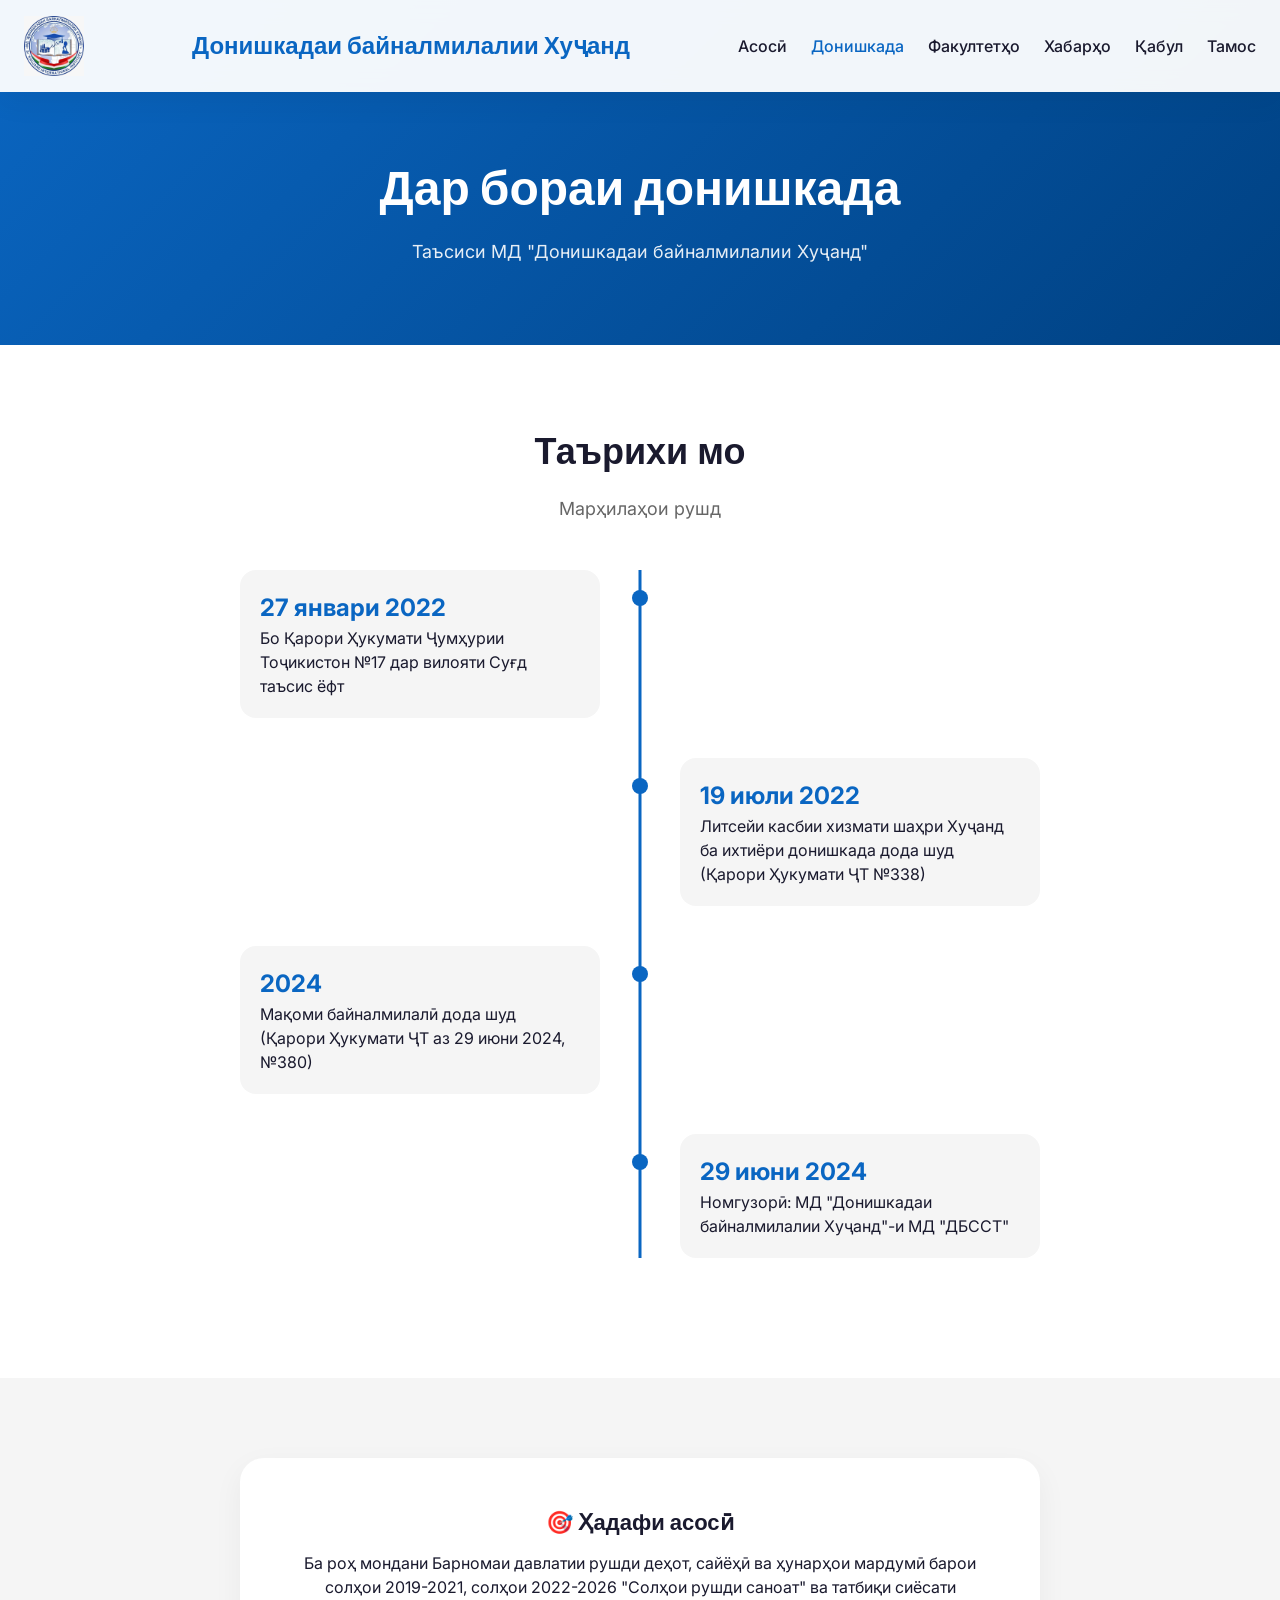
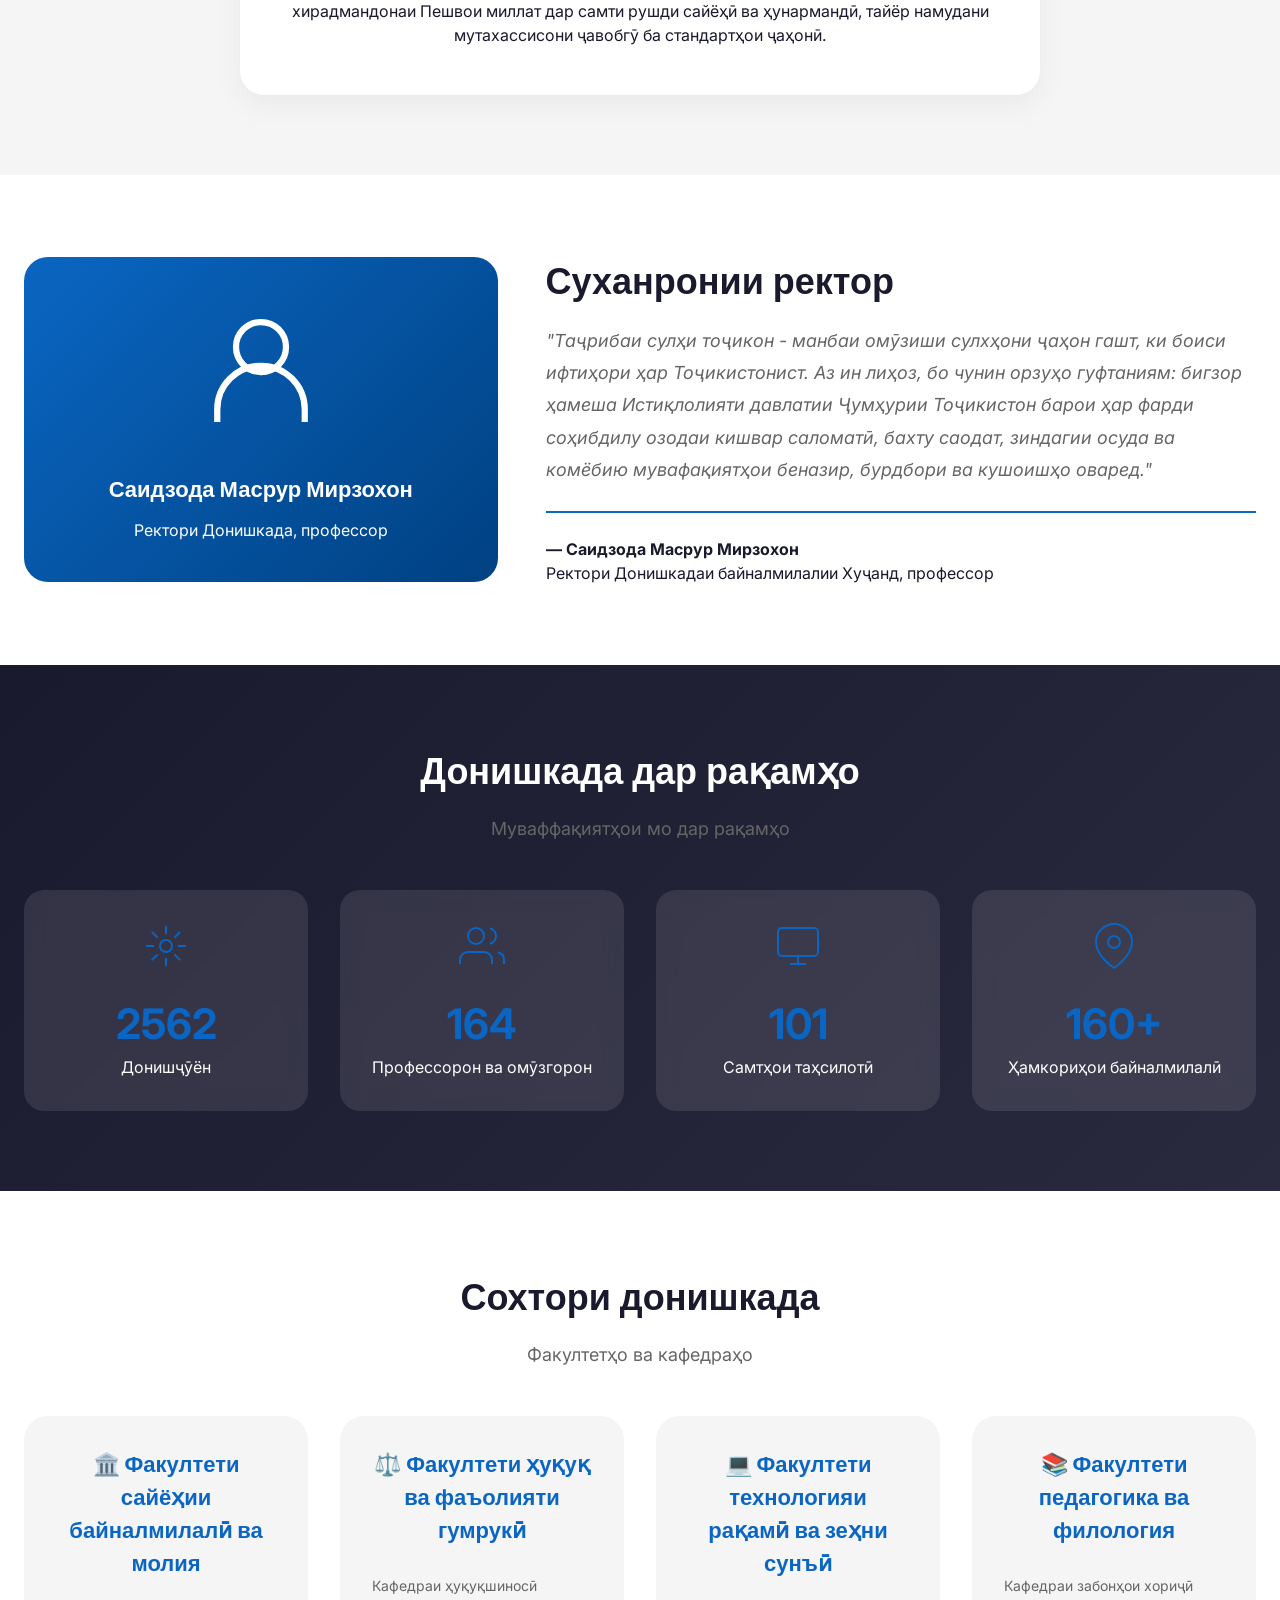
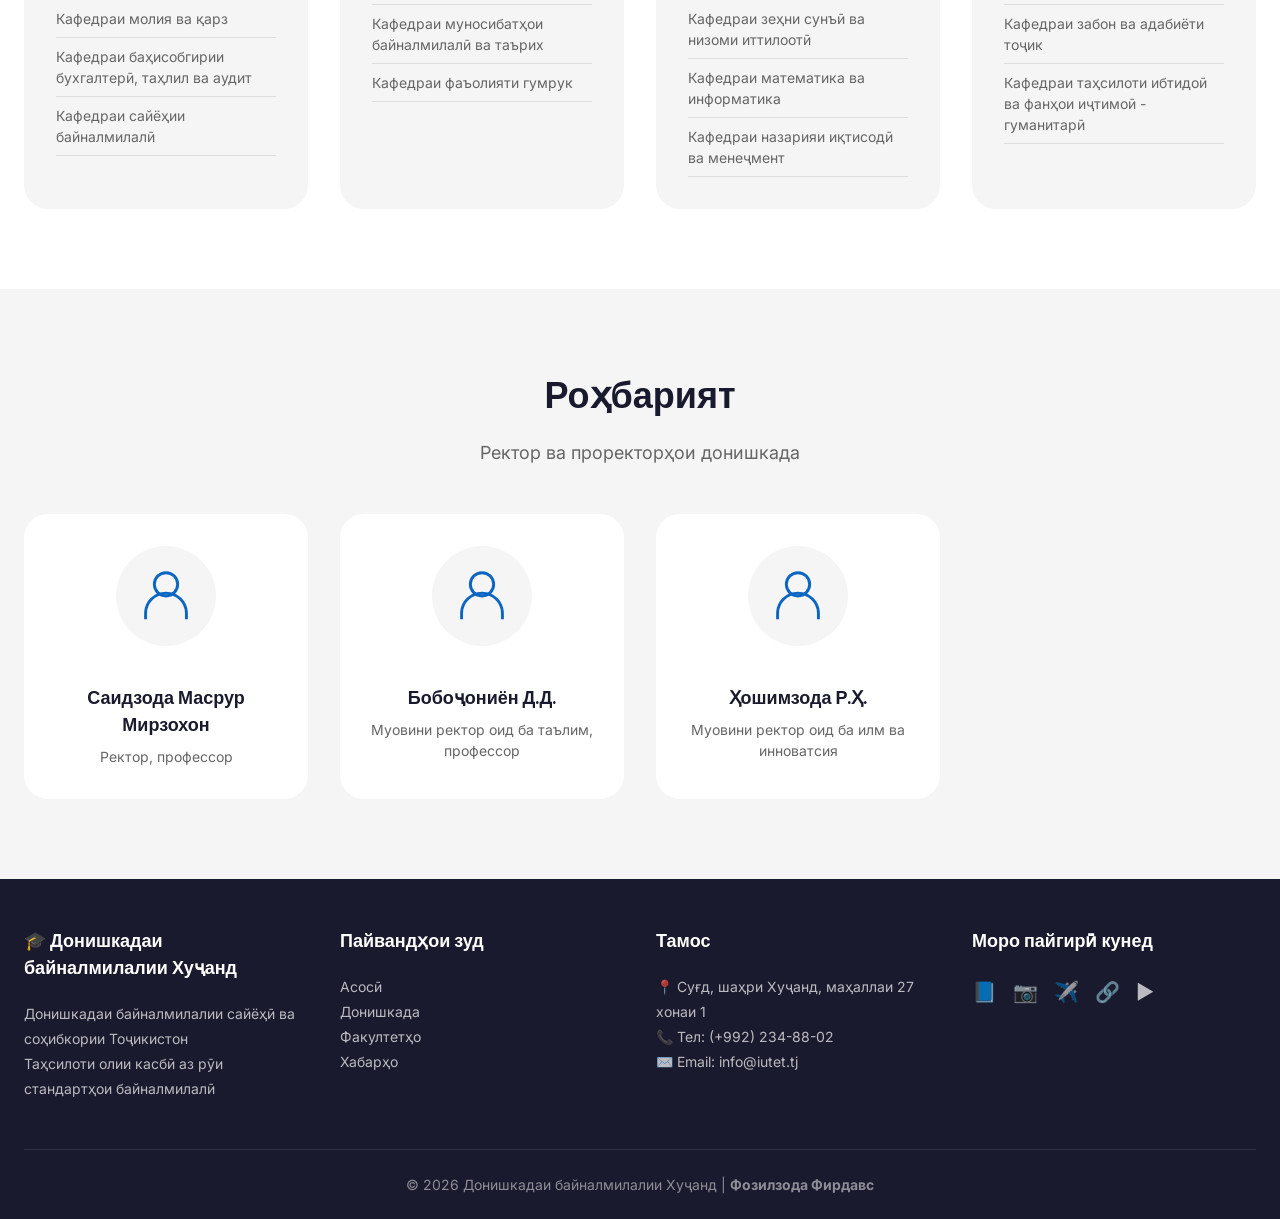
==== about.html @ 75c3c704 "Donishgoh sayti" ====
<!DOCTYPE html>
<html lang="tg">

<head>
    <meta charset="UTF-8">
    <meta name="viewport" content="width=device-width, initial-scale=1.0, user-scalable=yes">
    <title>Дар бораи донишкада | Донишкадаи байналмилалии Хуҷанд</title>
    <link rel="preconnect" href="https://fonts.googleapis.com">
    <link rel="preconnect" href="https://fonts.gstatic.com" crossorigin>
    <link
        href="https://fonts.googleapis.com/css2?family=Inter:opsz,wght@14..32,300;14..32,400;14..32,500;14..32,600;14..32,700&family=Poppins:wght@400;500;600;700;800&display=swap"
        rel="stylesheet">
    <link rel="stylesheet" href="/style/about.css">
</head>

<body>

    <header>
        <div class="container">
            <div class="navbar">
                <img src="/images/logo.jpg" alt="Логотип" width="60px" height="60px">
                <a href="#" class="logo">Донишкадаи байналмилалии Хуҷанд</a>
                <div class="menu-icon" id="menuIcon">☰</div>
                <ul class="nav-links">
                    <li><a href="index.html">Асосӣ</a></li>
                    <li><a href="about.html" class="active">Донишкада</a></li>
                    <li><a href="faculties.html">Факултетҳо</a></li>
                    <li><a href="news.html">Хабарҳо</a></li>
                    <li><a href="admissions.html">Қабул</a></li>
                    <li><a href="contact.html">Тамос</a></li>
                    <!-- <li class="lang-switcher-nav">
                        <div class="lang-btn-nav" id="langBtnNav">
                            🇹🇯 <span class="arrow">▼</span>
                        </div>
                        <ul class="lang-dropdown-nav" id="langDropdownNav">
                            <li><a href="index.html">🇹🇯 Тоҷикӣ</a></li>
                            <li><a href="index_ru.html">🇷🇺 Русский</a></li>
                        </ul>
                    </li> -->
                </ul>
            </div>
        </div>
    </header>

    <main>
        <section class="page-hero">
            <div class="container">
                <h1>Дар бораи донишкада</h1>
                <p>Таъсиси МД "Донишкадаи байналмилалии Хуҷанд"</p>
            </div>
        </section>

        <section class="timeline-section">
            <div class="container">
                <div class="section-title">
                    <h2>Таърихи мо</h2>
                    <p>Марҳилаҳои рушд</p>
                </div>
                <div class="timeline">
                    <div class="timeline-item">
                        <div class="timeline-content">
                            <div class="timeline-year">27 январи 2022</div>
                            <p>Бо Қарори Ҳукумати Ҷумҳурии Тоҷикистон №17 дар вилояти Суғд таъсис ёфт</p>
                        </div>
                        <div class="timeline-dot"></div>
                    </div>
                    <div class="timeline-item">
                        <div class="timeline-content">
                            <div class="timeline-year">19 июли 2022</div>
                            <p>Литсейи касбии хизмати шаҳри Хуҷанд ба ихтиёри донишкада дода шуд (Қарори Ҳукумати ҶТ
                                №338)</p>
                        </div>
                        <div class="timeline-dot"></div>
                    </div>
                    <div class="timeline-item">
                        <div class="timeline-content">
                            <div class="timeline-year">2024</div>
                            <p>Мақоми байналмилалӣ дода шуд (Қарори Ҳукумати ҶТ аз 29 июни 2024, №380)</p>
                        </div>
                        <div class="timeline-dot"></div>
                    </div>
                    <div class="timeline-item">
                        <div class="timeline-content">
                            <div class="timeline-year">29 июни 2024</div>
                            <p>Номгузорӣ: МД "Донишкадаи байналмилалии Хуҷанд"-и МД "ДБССТ"</p>
                        </div>
                        <div class="timeline-dot"></div>
                    </div>
                </div>
            </div>
        </section>

        <section class="mission-section">
            <div class="container">
                <div class="mission-grid">
                    <div class="mission-box">
                        <h3>🎯 Ҳадафи асосӣ</h3>
                        <p>Ба роҳ мондани Барномаи давлатии рушди деҳот, сайёҳӣ ва ҳунарҳои мардумӣ барои солҳои
                            2019-2021, солҳои 2022-2026 "Солҳои рушди саноат" ва татбиқи сиёсати хирадмандонаи Пешвои
                            миллат дар самти рушди сайёҳӣ ва ҳунармандӣ, тайёр намудани мутахассисони ҷавобгӯ ба
                            стандартҳои ҷаҳонӣ.</p>
                    </div>
                </div>
            </div>
        </section>

        <section class="rector-section">
            <div class="container">
                <div class="rector-grid">
                    <div class="rector-image">
                        <svg viewBox="0 0 24 24" fill="none" stroke="white" stroke-width="1">
                            <circle cx="12" cy="8" r="4" />
                            <path d="M5 20v-2a7 7 0 0 1 14 0v2" />
                        </svg>
                        <h3>Саидзода Масрур Мирзохон</h3>
                        <p>Ректори Донишкада, профессор</p>
                    </div>
                    <div class="rector-text">
                        <h2>Суханронии ректор</h2>
                        <p class="rector-quote">"Таҷрибаи сулҳи тоҷикон - манбаи омӯзиши сулхҳони ҷаҳон гашт, ки боиси
                            ифтиҳори ҳар Тоҷикистонист.
                            Аз ин лиҳоз, бо чунин орзуҳо гуфтаниям: бигзор ҳамеша Истиқлолияти давлатии Ҷумҳурии
                            Тоҷикистон барои ҳар фарди соҳибдилу озодаи кишвар саломатӣ, бахту саодат, зиндагии осуда ва
                            комёбию мувафақиятҳои беназир, бурдбори ва кушоишҳо оваред."</p>
                        <div class="rector-name">
                            <strong>— Саидзода Масрур Мирзохон</strong><br>
                            <span>Ректори Донишкадаи байналмилалии Хуҷанд, профессор</span>
                        </div>
                    </div>
                </div>
            </div>
        </section>

        <section class="stats-detailed">
            <div class="container">
                <div class="section-title">
                    <h2>Донишкада дар рақамҳо</h2>
                    <p>Муваффақиятҳои мо дар рақамҳо</p>
                </div>
                <div class="stats-detailed-grid">
                    <div class="stat-detailed-card">
                        <svg viewBox="0 0 24 24">
                            <path
                                d="M12 2v4M12 18v4M4.93 4.93l2.83 2.83M16.24 16.24l2.83 2.83M2 12h4M18 12h4M4.93 19.07l2.83-2.83M16.24 7.76l2.83-2.83" />
                            <circle cx="12" cy="12" r="3" />
                        </svg>
                        <div class="stat-number">2562</div>
                        <p>Донишҷӯён</p>
                    </div>
                    <div class="stat-detailed-card">
                        <svg viewBox="0 0 24 24">
                            <path d="M17 21v-2a4 4 0 0 0-4-4H5a4 4 0 0 0-4 4v2" />
                            <circle cx="9" cy="7" r="4" />
                            <path d="M23 21v-2a4 4 0 0 0-3-3.87" />
                            <path d="M16 3.13a4 4 0 0 1 0 7.75" />
                        </svg>
                        <div class="stat-number">164</div>
                        <p>Профессорон ва омӯзгорон</p>
                    </div>
                    <div class="stat-detailed-card">
                        <svg viewBox="0 0 24 24">
                            <rect x="2" y="3" width="20" height="14" rx="2" />
                            <line x1="8" y1="21" x2="16" y2="21" />
                            <line x1="12" y1="17" x2="12" y2="21" />
                        </svg>
                        <div class="stat-number">101</div>
                        <p>Самтҳои таҳсилотӣ</p>
                    </div>
                    <div class="stat-detailed-card">
                        <svg viewBox="0 0 24 24">
                            <path d="M21 10c0 7-9 13-9 13s-9-6-9-13a9 9 0 0 1 18 0z" />
                            <circle cx="12" cy="10" r="3" />
                        </svg>
                        <div class="stat-number">160+</div>
                        <p>Ҳамкориҳои байналмилалӣ</p>
                    </div>
                </div>
            </div>
        </section>

        <section class="structure-section">
            <div class="container">
                <div class="section-title">
                    <h2>Сохтори донишкада</h2>
                    <p>Факултетҳо ва кафедраҳо</p>
                </div>
                <div class="structure-grid">
                    <div class="structure-card">
                        <h3>🏛️ Факултети сайёҳии байналмилалӣ ва молия</h3>
                        <ul>
                            <li>Кафедраи молия ва қарз</li>
                            <li>Кафедраи баҳисобгирии бухгалтерӣ, таҳлил ва аудит</li>
                            <li>Кафедраи сайёҳии байналмилалӣ</li>
                        </ul>
                    </div>
                    <div class="structure-card">
                        <h3>⚖️ Факултети ҳуқуқ ва фаъолияти гумрукӣ</h3>
                        <ul>
                            <li>Кафедраи ҳуқуқшиносӣ</li>
                            <li>Кафедраи муносибатҳои байналмилалӣ ва таърих</li>
                            <li>Кафедраи фаъолияти гумрук</li>
                        </ul>
                    </div>
                    <div class="structure-card">
                        <h3>💻 Факултети технологияи рақамӣ ва зеҳни сунъӣ</h3>
                        <ul>
                            <li>Кафедраи зеҳни сунъӣ ва низоми иттилоотӣ</li>
                            <li>Кафедраи математика ва информатика</li>
                            <li>Кафедраи назарияи иқтисодӣ ва менеҷмент</li>
                        </ul>
                    </div>
                    <div class="structure-card">
                        <h3>📚 Факултети педагогика ва филология</h3>
                        <ul>
                            <li>Кафедраи забонҳои хориҷӣ</li>
                            <li>Кафедраи забон ва адабиёти тоҷик</li>
                            <li>Кафедраи таҳсилоти ибтидоӣ ва фанҳои иҷтимоӣ - гуманитарӣ</li>
                        </ul>
                    </div>
                </div>
            </div>
        </section>

        <section class="leadership-section">
            <div class="container">
                <div class="section-title">
                    <h2>Роҳбарият</h2>
                    <p>Ректор ва проректорҳои донишкада</p>
                </div>
                <div class="leadership-grid">
                    <div class="leader-card">
                        <svg viewBox="0 0 24 24" fill="none" stroke="var(--primary)">
                            <circle cx="12" cy="8" r="4" />
                            <path d="M5 20v-2a7 7 0 0 1 14 0v2" />
                        </svg>
                        <h4>Саидзода Масрур Мирзохон</h4>
                        <p>Ректор, профессор</p>
                    </div>
                    <div class="leader-card">
                        <svg viewBox="0 0 24 24" fill="none" stroke="var(--primary)">
                            <circle cx="12" cy="8" r="4" />
                            <path d="M5 20v-2a7 7 0 0 1 14 0v2" />
                        </svg>
                        <h4>Бобоҷониён Д.Д.</h4>
                        <p>Муовини ректор оид ба таълим, профессор</p>
                    </div>
                    <div class="leader-card">
                        <svg viewBox="0 0 24 24" fill="none" stroke="var(--primary)">
                            <circle cx="12" cy="8" r="4" />
                            <path d="M5 20v-2a7 7 0 0 1 14 0v2" />
                        </svg>
                        <h4>Ҳошимзода Р.Ҳ.</h4>
                        <p>Муовини ректор оид ба илм ва инноватсия</p>
                    </div>
                </div>
            </div>
        </section>
    </main>

    <footer>
        <div class="container">
            <div class="footer-grid">
                <div class="footer-col">
                    <h4>🎓 Донишкадаи байналмилалии Хуҷанд</h4>
                    <p>Донишкадаи байналмилалии сайёҳӣ ва соҳибкории Тоҷикистон</p>
                    <p>Таҳсилоти олии касбӣ аз рӯи стандартҳои байналмилалӣ</p>
                </div>
                <div class="footer-col">
                    <h4>Пайвандҳои зуд</h4>
                    <p><a href="index.html">Асосӣ</a></p>
                    <p><a href="about.html">Донишкада</a></p>
                    <p><a href="faculties.html">Факултетҳо</a></p>
                    <p><a href="news.html">Хабарҳо</a></p>
                </div>
                <div class="footer-col">
                    <h4>Тамос</h4>
                    <p>📍 Суғд, шаҳри Хуҷанд, маҳаллаи 27 хонаи 1</p>
                    <p>📞 Тел: (+992) 234-88-02</p>
                    <p>✉️ Email: info@iutet.tj</p>
                </div>
                <div class="footer-col">
                    <h4>Моро пайгирӣ кунед</h4>
                    <div class="social-links"><a href="#">📘</a><a href="#">📷</a><a href="#">✈️</a><a href="#">🔗</a><a
                            href="#">▶️</a></div>
                </div>
            </div>
            <div class="copyright">
                <p>© 2026 Донишкадаи байналмилалии Хуҷанд | <strong>Фозилзода Фирдавс</strong></p>
            </div>
        </div>
    </footer>

    <script src="/js/main.js"></script>
</body>

</html>
---- style/about.css ----
* {
    margin: 0;
    padding: 0;
    box-sizing: border-box;
}

body {
    font-family: 'Inter', sans-serif;
    background-color: #FFFFFF;
    color: #1A1A2E;
    line-height: 1.5;
    overflow-x: hidden;
}

.container {
    max-width: 1280px;
    margin: 0 auto;
    padding: 0 24px;
}

:root {
    --primary: #0A66C2;
    --primary-dark: #004182;
    --white: #FFFFFF;
    --dark: #1A1A2E;
    --gray-light: #F5F5F5;
    --gray: #666666;
    --shadow: 0 10px 30px rgba(0, 0, 0, 0.05);
    --shadow-hover: 0 20px 40px rgba(0, 0, 0, 0.1);
}

h1,
h2,
h3,
h4,
.logo {
    font-family: 'Poppins', sans-serif;
}

h1 {
    font-size: 48px;
    font-weight: 700;
    line-height: 1.2;
    margin-bottom: 20px;
}

h2 {
    font-size: 36px;
    font-weight: 600;
    margin-bottom: 16px;
}

h3 {
    font-size: 22px;
    font-weight: 600;
    margin-bottom: 12px;
}

h4 {
    font-size: 18px;
    font-weight: 600;
}

.section-title {
    text-align: center;
    margin-bottom: 48px;
}

.section-title h2 {
    color: var(--dark);
}

.section-title p {
    color: var(--gray);
    font-size: 18px;
    max-width: 600px;
    margin: 0 auto;
}

.btn {
    display: inline-block;
    padding: 14px 32px;
    border-radius: 50px;
    font-weight: 600;
    text-decoration: none;
    transition: all 0.3s ease;
    font-size: 16px;
    cursor: pointer;
    border: none;
}

.btn-primary {
    background-color: var(--primary);
    color: var(--white);
}

.btn-primary:hover {
    background-color: var(--primary-dark);
    transform: translateY(-2px);
    box-shadow: var(--shadow-hover);
}

.btn-outline {
    background-color: transparent;
    color: var(--primary);
    border: 2px solid var(--primary);
}

.btn-outline:hover {
    background-color: var(--primary);
    color: var(--white);
    transform: translateY(-2px);
}

/* ============ HEADER ============ */
header {
    position: fixed;
    top: 0;
    left: 0;
    width: 100%;
    background: rgba(255, 255, 255, 0.95);
    -webkit-backdrop-filter: blur(10px);
    backdrop-filter: blur(10px);
    box-shadow: var(--shadow);
    z-index: 1000;
    transition: all 0.3s ease;
}

.navbar {
    display: flex;
    justify-content: space-between;
    align-items: center;
    padding: 16px 0;
    flex-wrap: wrap;
}

.logo {
    font-size: 24px;
    font-weight: 700;
    color: var(--primary);
    text-decoration: none;
}

.nav-links {
    display: flex;
    gap: 24px;
    list-style: none;
    flex-wrap: wrap;
}

.nav-links a {
    text-decoration: none;
    color: var(--dark);
    font-weight: 500;
    transition: color 0.3s;
}

.nav-links a:hover,
.nav-links a.active {
    color: var(--primary);
}

.menu-icon {
    display: none;
    font-size: 28px;
    cursor: pointer;
}

/* ============ PAGE HERO ============ */
.page-hero {
    padding: 160px 0 80px;
    background: linear-gradient(135deg, var(--primary) 0%, var(--primary-dark) 100%);
    color: var(--white);
    text-align: center;
}

.page-hero h1 {
    color: var(--white);
}

.page-hero p {
    font-size: 18px;
    opacity: 0.9;
    max-width: 600px;
    margin: 0 auto;
}

/* ============ ТАРИХ (TIMELINE) ============ */
.timeline-section {
    padding: 80px 0;
    background: var(--white);
}

.timeline {
    position: relative;
    max-width: 800px;
    margin: 0 auto;
}

.timeline::before {
    content: '';
    position: absolute;
    left: 50%;
    transform: translateX(-50%);
    width: 3px;
    height: 100%;
    background: var(--primary);
}

.timeline-item {
    display: flex;
    justify-content: space-between;
    margin-bottom: 40px;
    position: relative;
}

.timeline-item:nth-child(odd) {
    flex-direction: row;
}

.timeline-item:nth-child(even) {
    flex-direction: row-reverse;
}

.timeline-content {
    width: 45%;
    padding: 20px;
    background: var(--gray-light);
    border-radius: 16px;
    transition: all 0.3s;
}

.timeline-content:hover {
    transform: translateY(-5px);
    box-shadow: var(--shadow);
}

.timeline-year {
    font-size: 24px;
    font-weight: 700;
    color: var(--primary);
}

.timeline-dot {
    position: absolute;
    left: 50%;
    transform: translateX(-50%);
    width: 16px;
    height: 16px;
    background: var(--primary);
    border-radius: 50%;
    top: 20px;
}

/* ============ ҲАДАФ (MISSION) ============ */
.mission-section {
    padding: 80px 0;
    background: var(--gray-light);
}

.mission-grid {
    display: grid;
    grid-template-columns: 1fr;
    gap: 0;
    max-width: 800px;
    margin: 0 auto;
}

.mission-box {
    background: var(--white);
    padding: 48px 40px;
    border-radius: 24px;
    box-shadow: var(--shadow);
    text-align: center;
}

/* ============ РЕКТОР СЎЗИ ============ */
.rector-section {
    padding: 80px 0;
    background: var(--white);
}

.rector-grid {
    display: grid;
    grid-template-columns: 1fr 1.5fr;
    gap: 48px;
    align-items: center;
}

.rector-image {
    background: linear-gradient(135deg, var(--primary), var(--primary-dark));
    border-radius: 24px;
    padding: 40px;
    text-align: center;
    color: var(--white);
}

.rector-image svg {
    width: 150px;
    height: 150px;
    margin-bottom: 20px;
}

.rector-quote {
    font-size: 18px;
    line-height: 1.8;
    color: var(--gray);
    margin-bottom: 24px;
    font-style: italic;
}

.rector-name {
    margin-top: 24px;
    padding-top: 24px;
    border-top: 2px solid var(--primary);
}

/* ============ ДОНИШКАДА ДАР РАҚАМҲО ============ */
.stats-detailed {
    padding: 80px 0;
    background: linear-gradient(135deg, var(--dark) 0%, #2a2a3e 100%);
    color: var(--white);
}

.stats-detailed .section-title h2 {
    color: var(--white);
}

.stats-detailed-grid {
    display: grid;
    grid-template-columns: repeat(4, 1fr);
    gap: 32px;
    text-align: center;
}

.stat-detailed-card {
    padding: 32px 24px;
    background: rgba(255, 255, 255, 0.1);
    border-radius: 20px;
    backdrop-filter: blur(10px);
}

.stat-detailed-card svg {
    width: 48px;
    height: 48px;
    margin-bottom: 16px;
    stroke: var(--primary);
    fill: none;
}

.stat-number {
    font-size: 42px;
    font-weight: 700;
    color: var(--primary);
}

/* ============ СОХТОРИ ДОНИШКАДА ============ */
.structure-section {
    padding: 80px 0;
    background: var(--white);
}

.structure-grid {
    display: grid;
    grid-template-columns: repeat(4, 1fr);
    gap: 32px;
}

.structure-card {
    background: var(--gray-light);
    padding: 32px;
    border-radius: 24px;
    text-align: left;
    transition: all 0.3s;
}

.structure-card:hover {
    transform: translateY(-8px);
    box-shadow: var(--shadow-hover);
}

.structure-card h3 {
    color: var(--primary);
    margin-bottom: 20px;
    text-align: center;
}

.structure-card ul {
    list-style: none;
}

.structure-card li {
    padding: 8px 0;
    color: var(--gray);
    border-bottom: 1px solid #ddd;
    font-size: 14px;
}

/* ============ РОҲБАРИЯТ ============ */
.leadership-section {
    padding: 80px 0;
    background: var(--gray-light);
}

.leadership-grid {
    display: grid;
    grid-template-columns: repeat(4, 1fr);
    gap: 32px;
    justify-content: center;
}

.leader-card {
    background: var(--white);
    padding: 32px 24px;
    border-radius: 24px;
    text-align: center;
    transition: all 0.3s;
}

.leader-card:hover {
    transform: translateY(-5px);
    box-shadow: var(--shadow-hover);
}

.leader-card svg {
    width: 100px;
    height: 100px;
    margin-bottom: 16px;
    border-radius: 50%;
    background: var(--gray-light);
    padding: 15px;
}

.leader-card h4 {
    margin: 16px 0 8px;
}

.leader-card p {
    color: var(--gray);
    font-size: 14px;
}

/* ============ FOOTER ============ */
footer {
    background: var(--dark);
    color: var(--white);
    padding: 48px 0 24px;
}

.footer-grid {
    display: grid;
    grid-template-columns: repeat(4, 1fr);
    gap: 32px;
    margin-bottom: 48px;
}

.footer-col h4 {
    margin-bottom: 20px;
    font-size: 18px;
}

.footer-col p,
.footer-col a {
    color: rgba(255, 255, 255, 0.7);
    text-decoration: none;
    line-height: 1.8;
    font-size: 14px;
}

.footer-col a:hover {
    color: var(--primary);
}

.social-links {
    display: flex;
    gap: 16px;
    margin-top: 16px;
}

.social-links a {
    font-size: 20px;
}

.copyright {
    text-align: center;
    padding-top: 24px;
    border-top: 1px solid rgba(255, 255, 255, 0.1);
    font-size: 14px;
    color: rgba(255, 255, 255, 0.5);
}

/* ============ МОБИЛ ============ */
@media (max-width: 992px) {
    h1 {
        font-size: 36px;
    }

    h2 {
        font-size: 28px;
    }

    .rector-grid {
        grid-template-columns: 1fr;
    }

    .structure-grid,
    .leadership-grid,
    .stats-detailed-grid,
    .footer-grid {
        grid-template-columns: repeat(2, 1fr);
    }

    .timeline::before {
        left: 20px;
    }

    .timeline-item,
    .timeline-item:nth-child(odd),
    .timeline-item:nth-child(even) {
        flex-direction: column;
        margin-left: 40px;
    }

    .timeline-content {
        width: 100%;
    }

    .timeline-dot {
        left: 12px;
    }
}

@media (max-width: 768px) {
    .nav-links {
        display: none;
        flex-direction: column;
        position: absolute;
        top: 70px;
        left: 0;
        width: 100%;
        background: var(--white);
        padding: 24px;
        box-shadow: var(--shadow);
        z-index: 999;
    }

    .nav-links.active {
        display: flex;
    }

    .menu-icon {
        display: block;
    }

    .structure-grid,
    .leadership-grid,
    .stats-detailed-grid,
    .footer-grid {
        grid-template-columns: 1fr;
    }

    .mission-box {
        padding: 32px 24px;
    }
}


/* Language Switcher inside Navigation - FIXED */
.lang-switcher-nav {
    position: relative;
    list-style: none;
    margin-left: 15px;
}

.lang-btn-nav {
    display: flex;
    align-items: center;
    gap: 6px;
    cursor: pointer;
    padding: 8px 14px;
    border-radius: 30px;
    background: var(--gray-light);
    transition: all 0.3s;
    font-weight: 600;
    font-size: 14px;
    color: var(--dark);
}

.lang-btn-nav:hover {
    background: var(--primary);
    color: var(--white);
}

.lang-btn-nav:hover .arrow {
    color: var(--white);
}

.arrow {
    font-size: 10px;
    transition: transform 0.3s;
    color: var(--gray);
}

.lang-dropdown-nav {
    position: absolute;
    top: 50px;
    right: 0;
    background: var(--white);
    border-radius: 16px;
    box-shadow: var(--shadow-hover);
    min-width: 140px;
    display: none;
    flex-direction: column;
    list-style: none;
    padding: 8px 0;
    z-index: 1000;
    border: 1px solid #eee;
}

.lang-dropdown-nav li {
    padding: 0;
    margin: 0;
}

.lang-dropdown-nav a {
    display: flex;
    align-items: center;
    gap: 10px;
    padding: 10px 20px;
    text-decoration: none;
    color: var(--dark);
    transition: all 0.3s;
    font-size: 14px;
    font-weight: 500;
}

.lang-dropdown-nav a:hover {
    background: var(--gray-light);
    color: var(--primary);
}

.lang-dropdown-nav.show {
    display: flex;
}
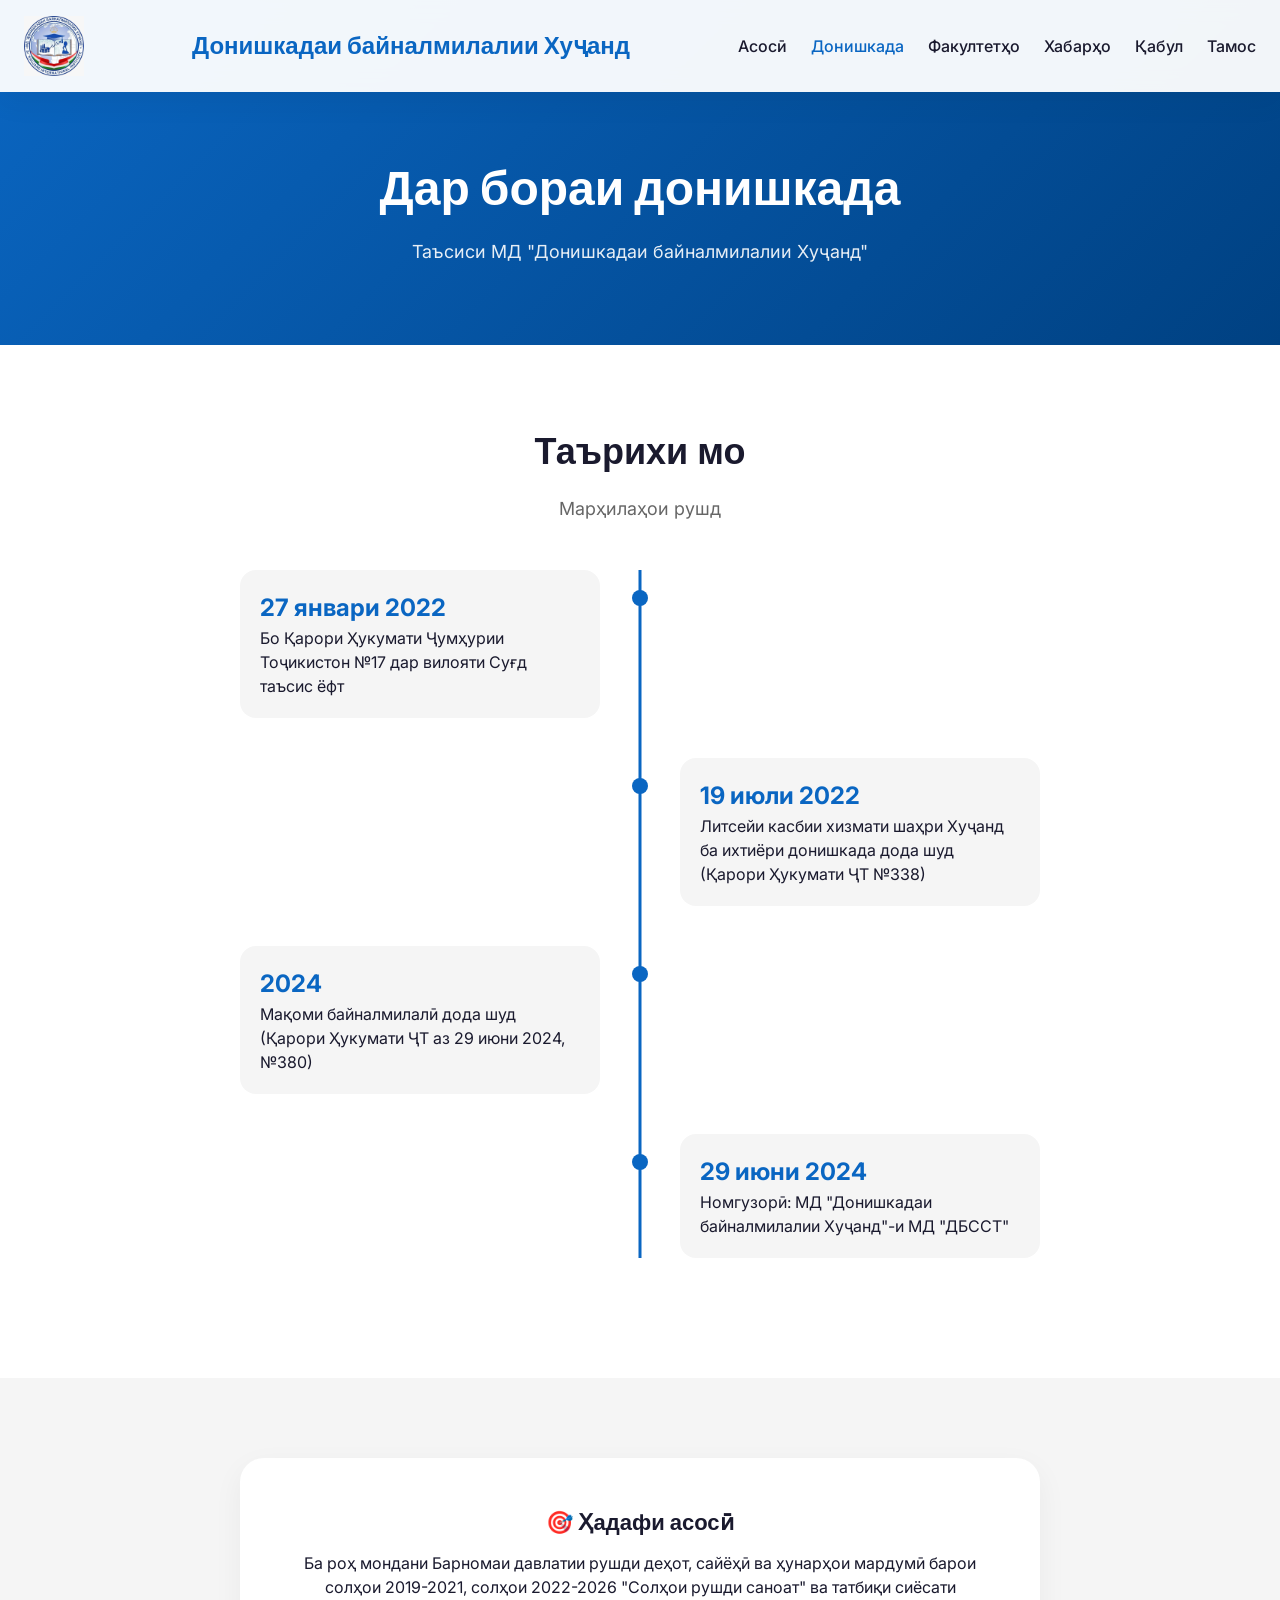
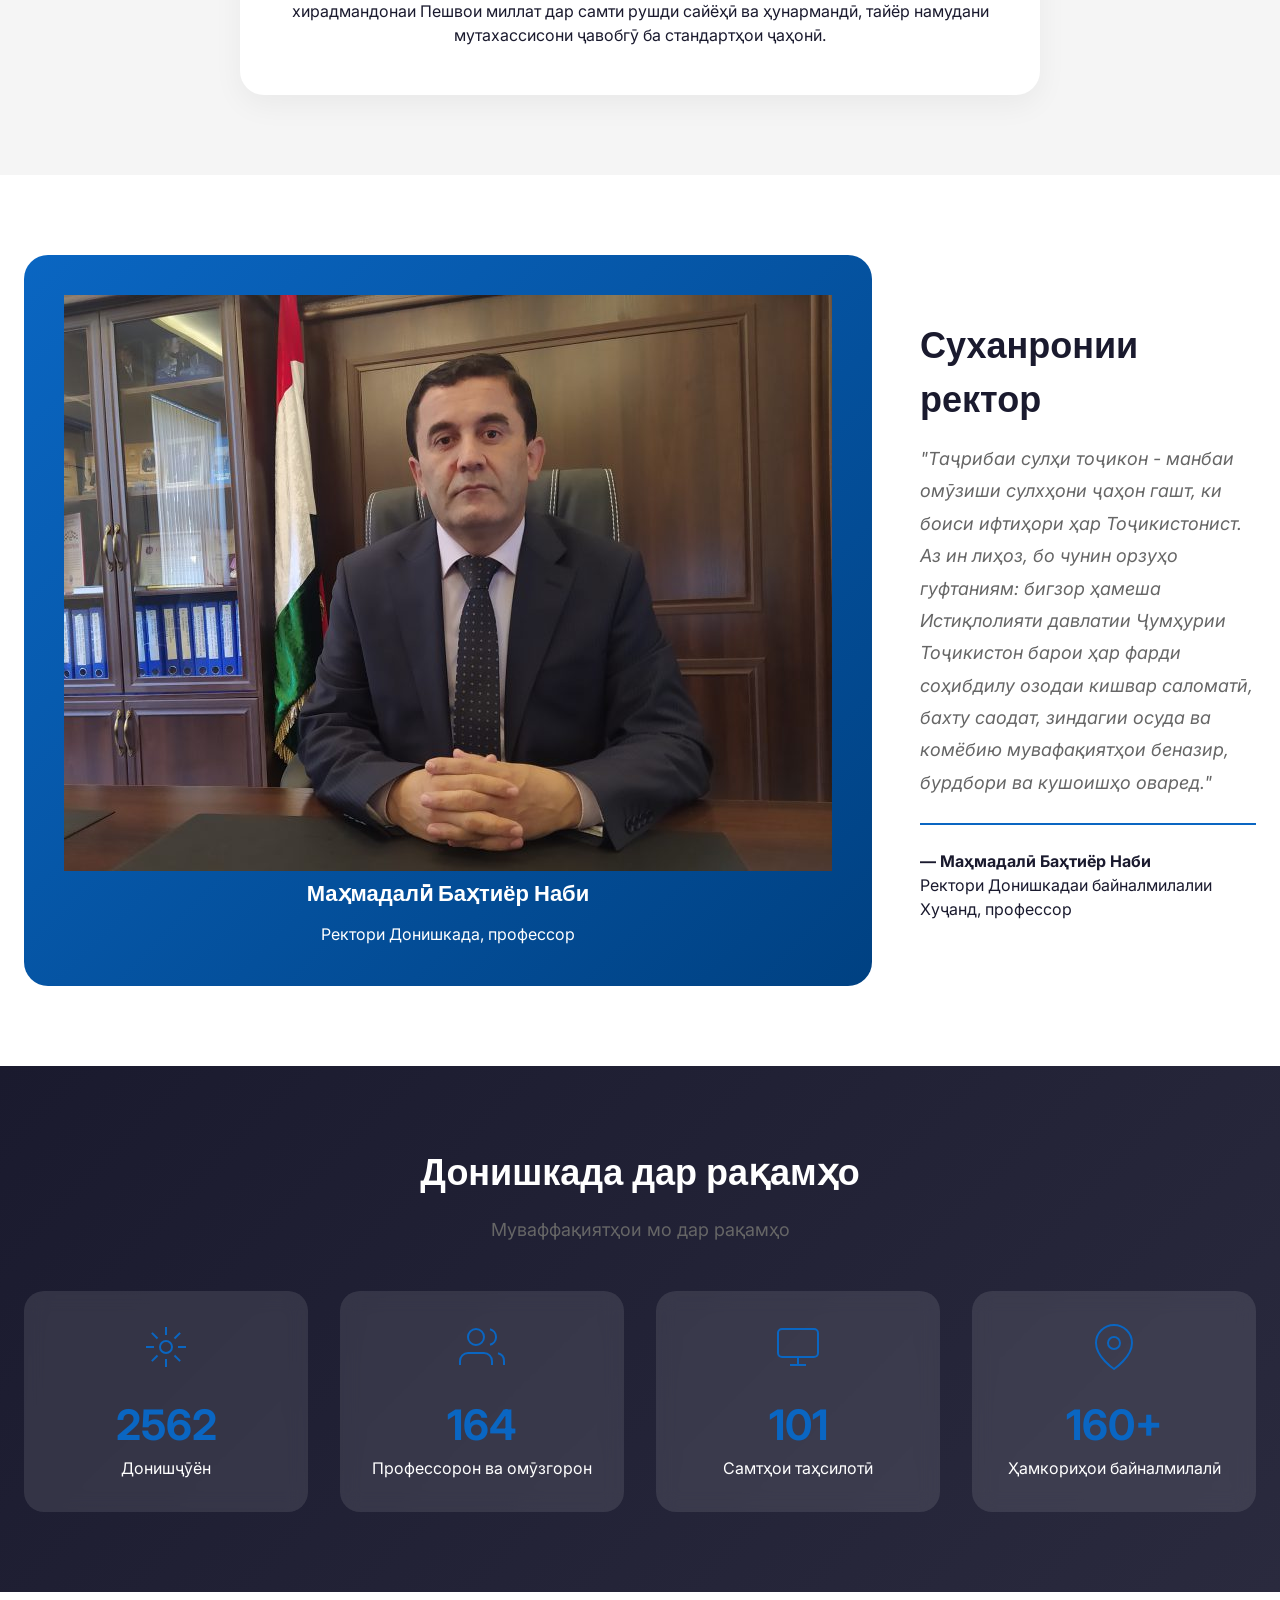
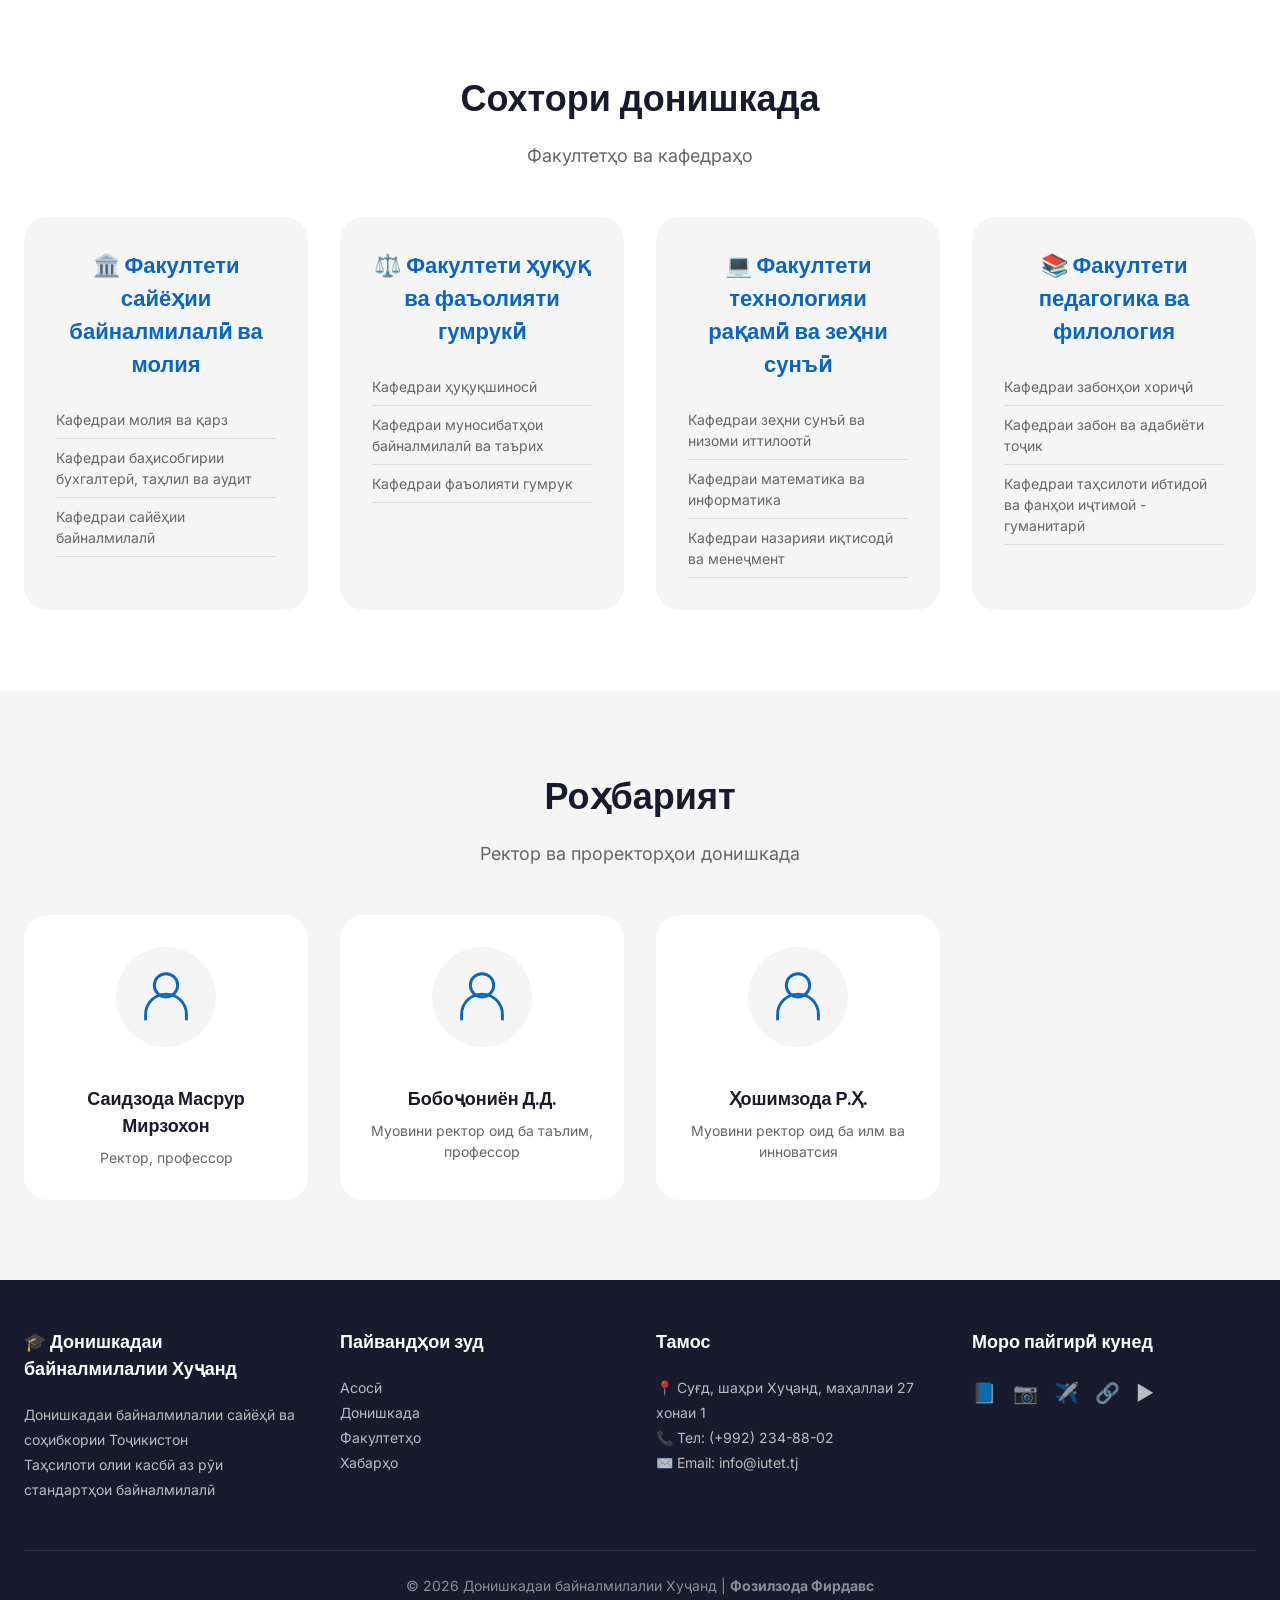
==== commit 4854d4f6: "Update rector information and replace SVG with image" ====
--- a/about.html
+++ b/about.html
@@ -108,11 +108,12 @@
             <div class="container">
                 <div class="rector-grid">
                     <div class="rector-image">
-                        <svg viewBox="0 0 24 24" fill="none" stroke="white" stroke-width="1">
-                            <circle cx="12" cy="8" r="4" />
-                            <path d="M5 20v-2a7 7 0 0 1 14 0v2" />
-                        </svg>
-                        <h3>Саидзода Масрур Мирзохон</h3>
+                        <!-- <svg viewBox="0 0 24 24" fill="none" stroke="white" stroke-width="1"> -->
+                            <!-- <circle cx="12" cy="8" r="4" /> -->
+                            <!-- <path d="M5 20v-2a7 7 0 0 1 14 0v2" /> -->
+                        <!-- </svg> -->
+                        <img src="/images/ректор.jpg" alt="Донишкадаи байналмилалии Хуҷанд">
+                        <h3>Маҳмадалӣ Баҳтиёр Наби</h3>
                         <p>Ректори Донишкада, профессор</p>
                     </div>
                     <div class="rector-text">
@@ -123,7 +124,7 @@
                             Тоҷикистон барои ҳар фарди соҳибдилу озодаи кишвар саломатӣ, бахту саодат, зиндагии осуда ва
                             комёбию мувафақиятҳои беназир, бурдбори ва кушоишҳо оваред."</p>
                         <div class="rector-name">
-                            <strong>— Саидзода Масрур Мирзохон</strong><br>
+                            <strong>— Маҳмадалӣ Баҳтиёр Наби</strong><br>
                             <span>Ректори Донишкадаи байналмилалии Хуҷанд, профессор</span>
                         </div>
                     </div>
@@ -293,4 +294,4 @@
     <script src="/js/main.js"></script>
 </body>
 
-</html>+</html>
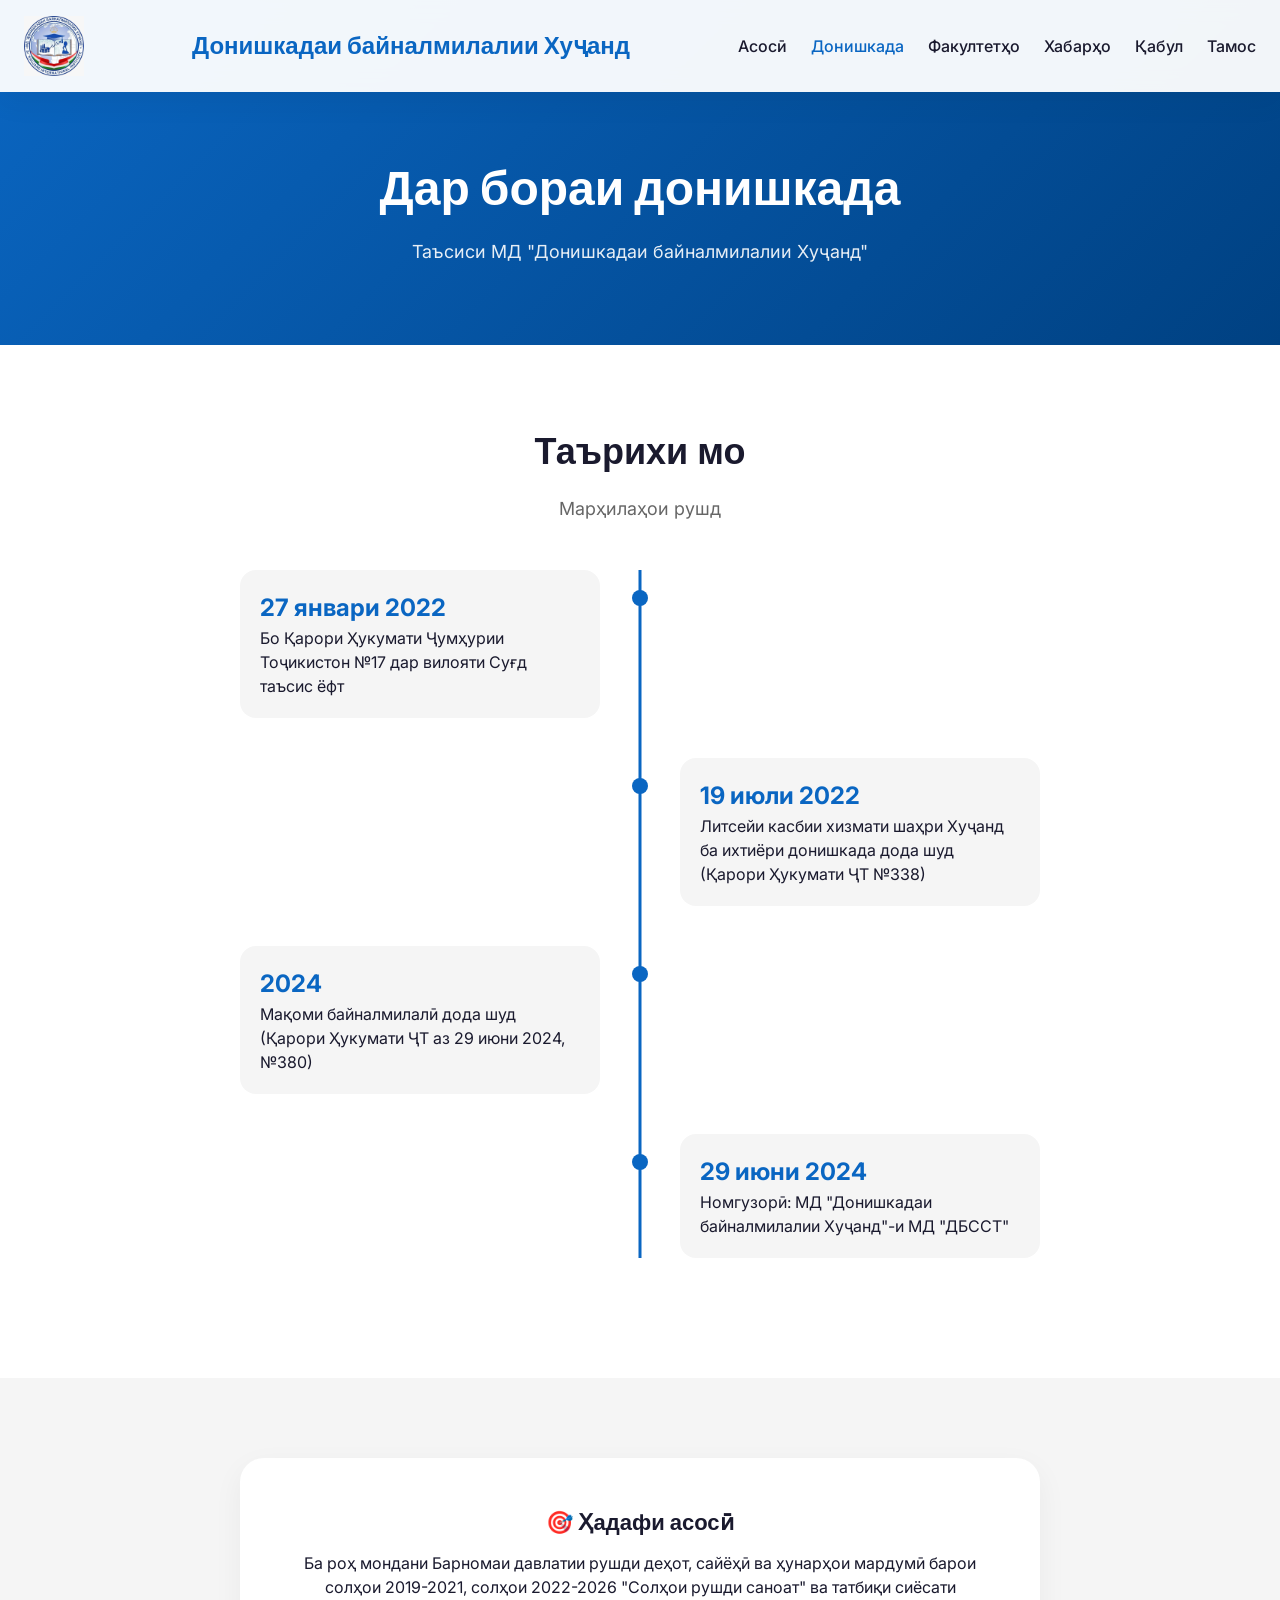
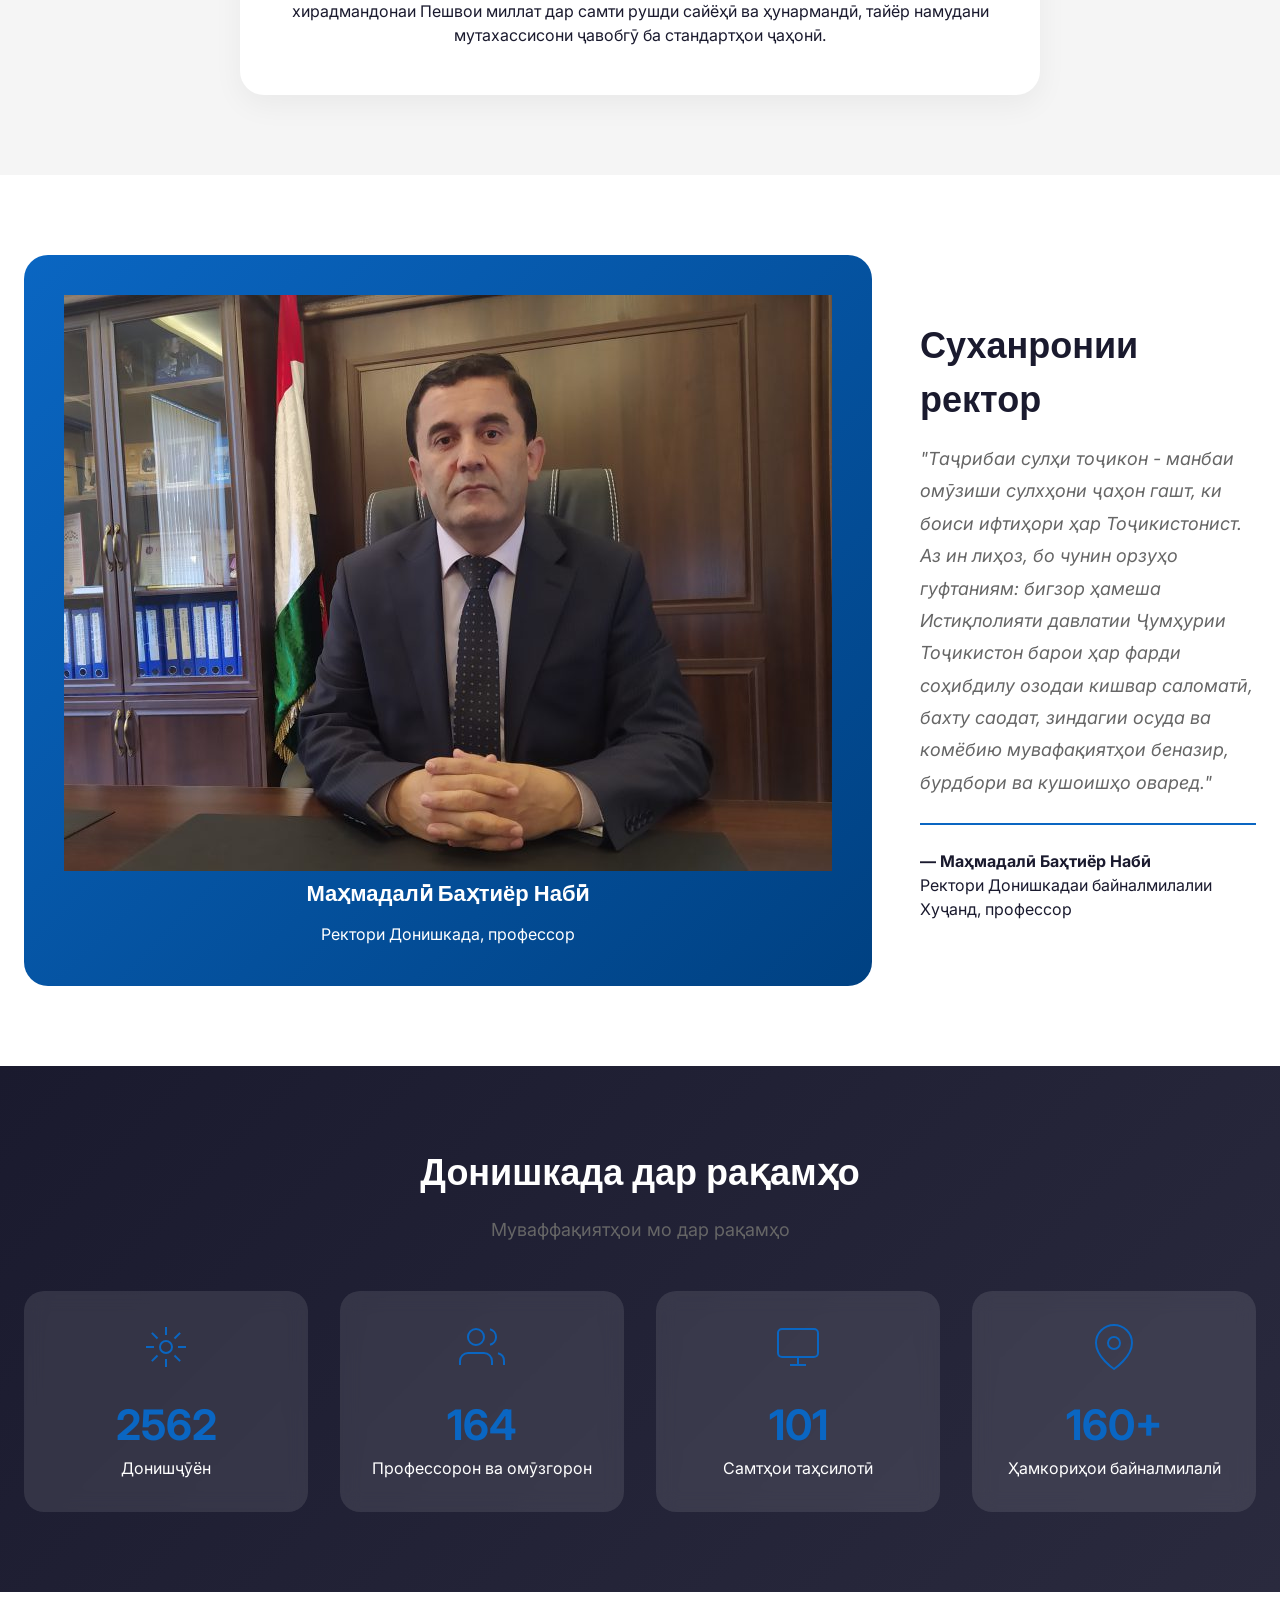
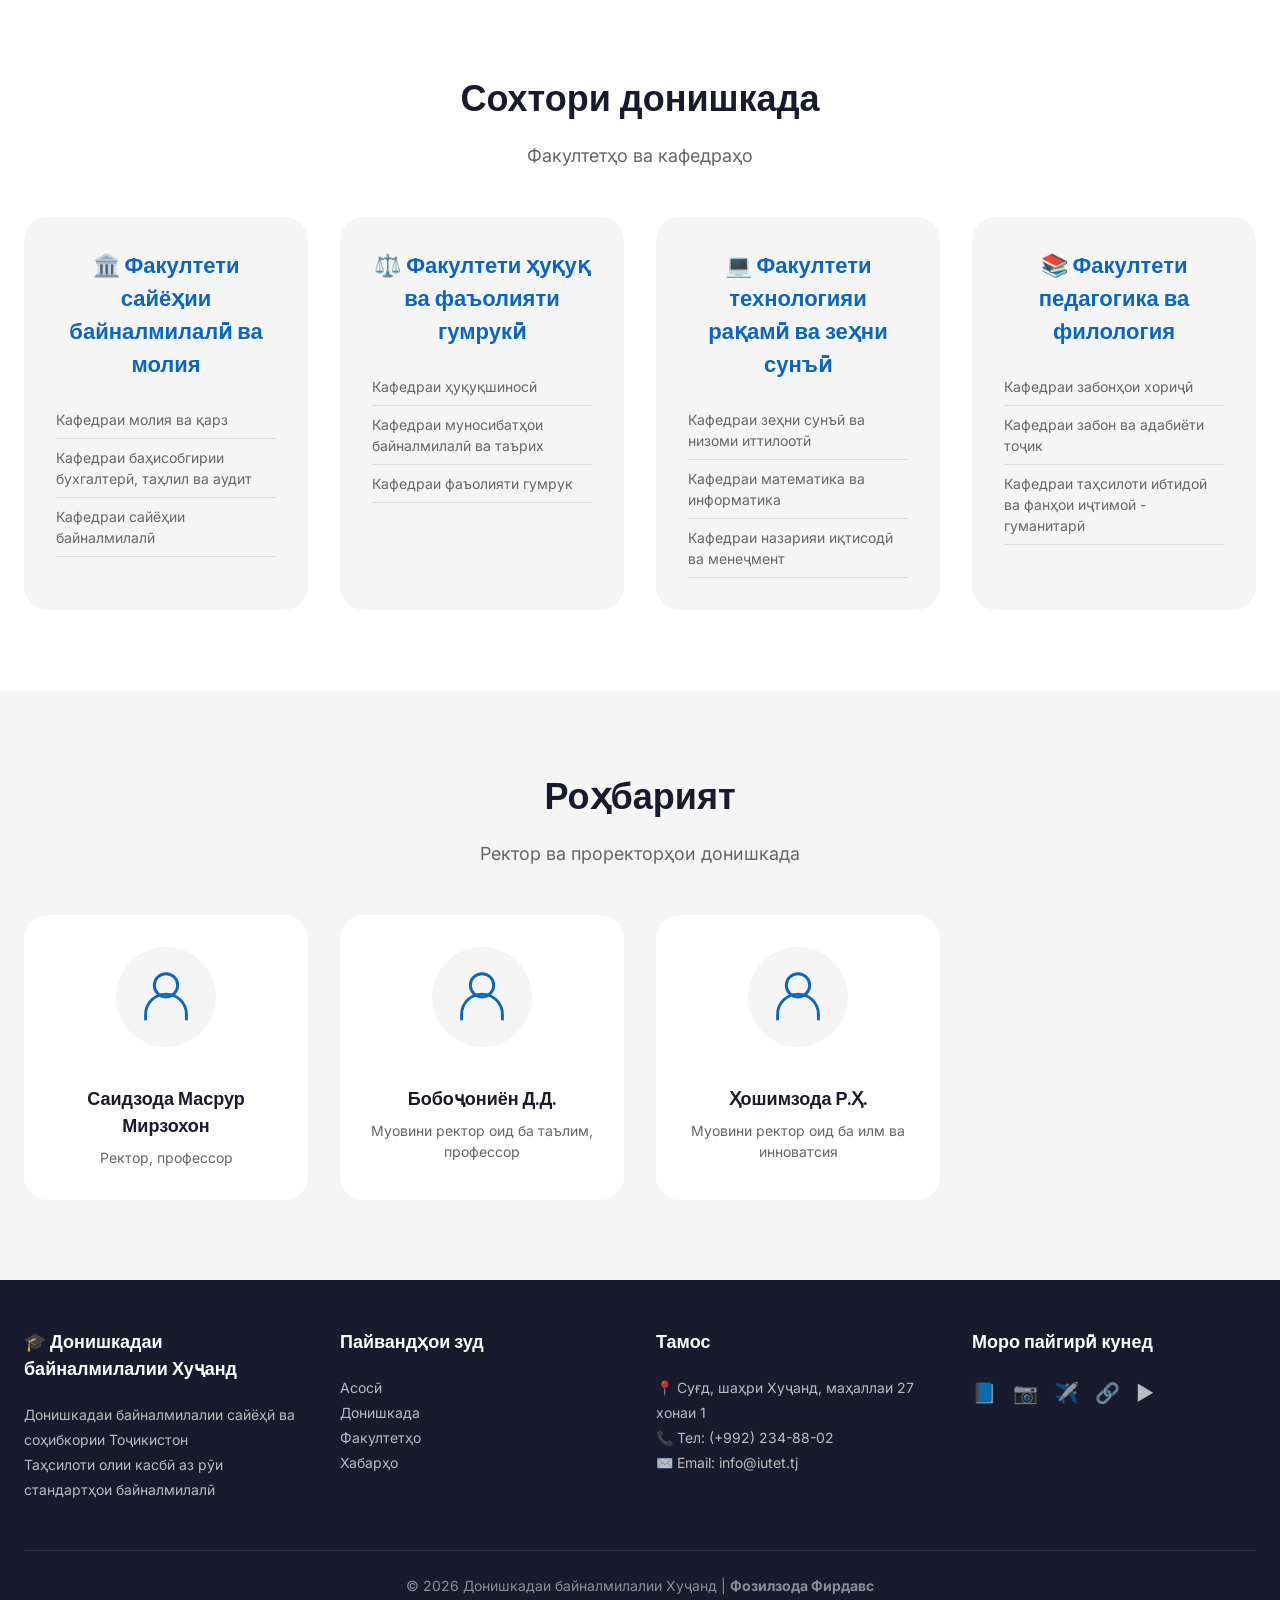
==== commit 0039f23c: "Correct spelling of 'Наби' to 'Набӣ' in about.html" ====
--- a/about.html
+++ b/about.html
@@ -113,7 +113,7 @@
                             <!-- <path d="M5 20v-2a7 7 0 0 1 14 0v2" /> -->
                         <!-- </svg> -->
                         <img src="/images/ректор.jpg" alt="Донишкадаи байналмилалии Хуҷанд">
-                        <h3>Маҳмадалӣ Баҳтиёр Наби</h3>
+                        <h3>Маҳмадалӣ Баҳтиёр Набӣ</h3>
                         <p>Ректори Донишкада, профессор</p>
                     </div>
                     <div class="rector-text">
@@ -124,7 +124,7 @@
                             Тоҷикистон барои ҳар фарди соҳибдилу озодаи кишвар саломатӣ, бахту саодат, зиндагии осуда ва
                             комёбию мувафақиятҳои беназир, бурдбори ва кушоишҳо оваред."</p>
                         <div class="rector-name">
-                            <strong>— Маҳмадалӣ Баҳтиёр Наби</strong><br>
+                            <strong>— Маҳмадалӣ Баҳтиёр Набӣ</strong><br>
                             <span>Ректори Донишкадаи байналмилалии Хуҷанд, профессор</span>
                         </div>
                     </div>
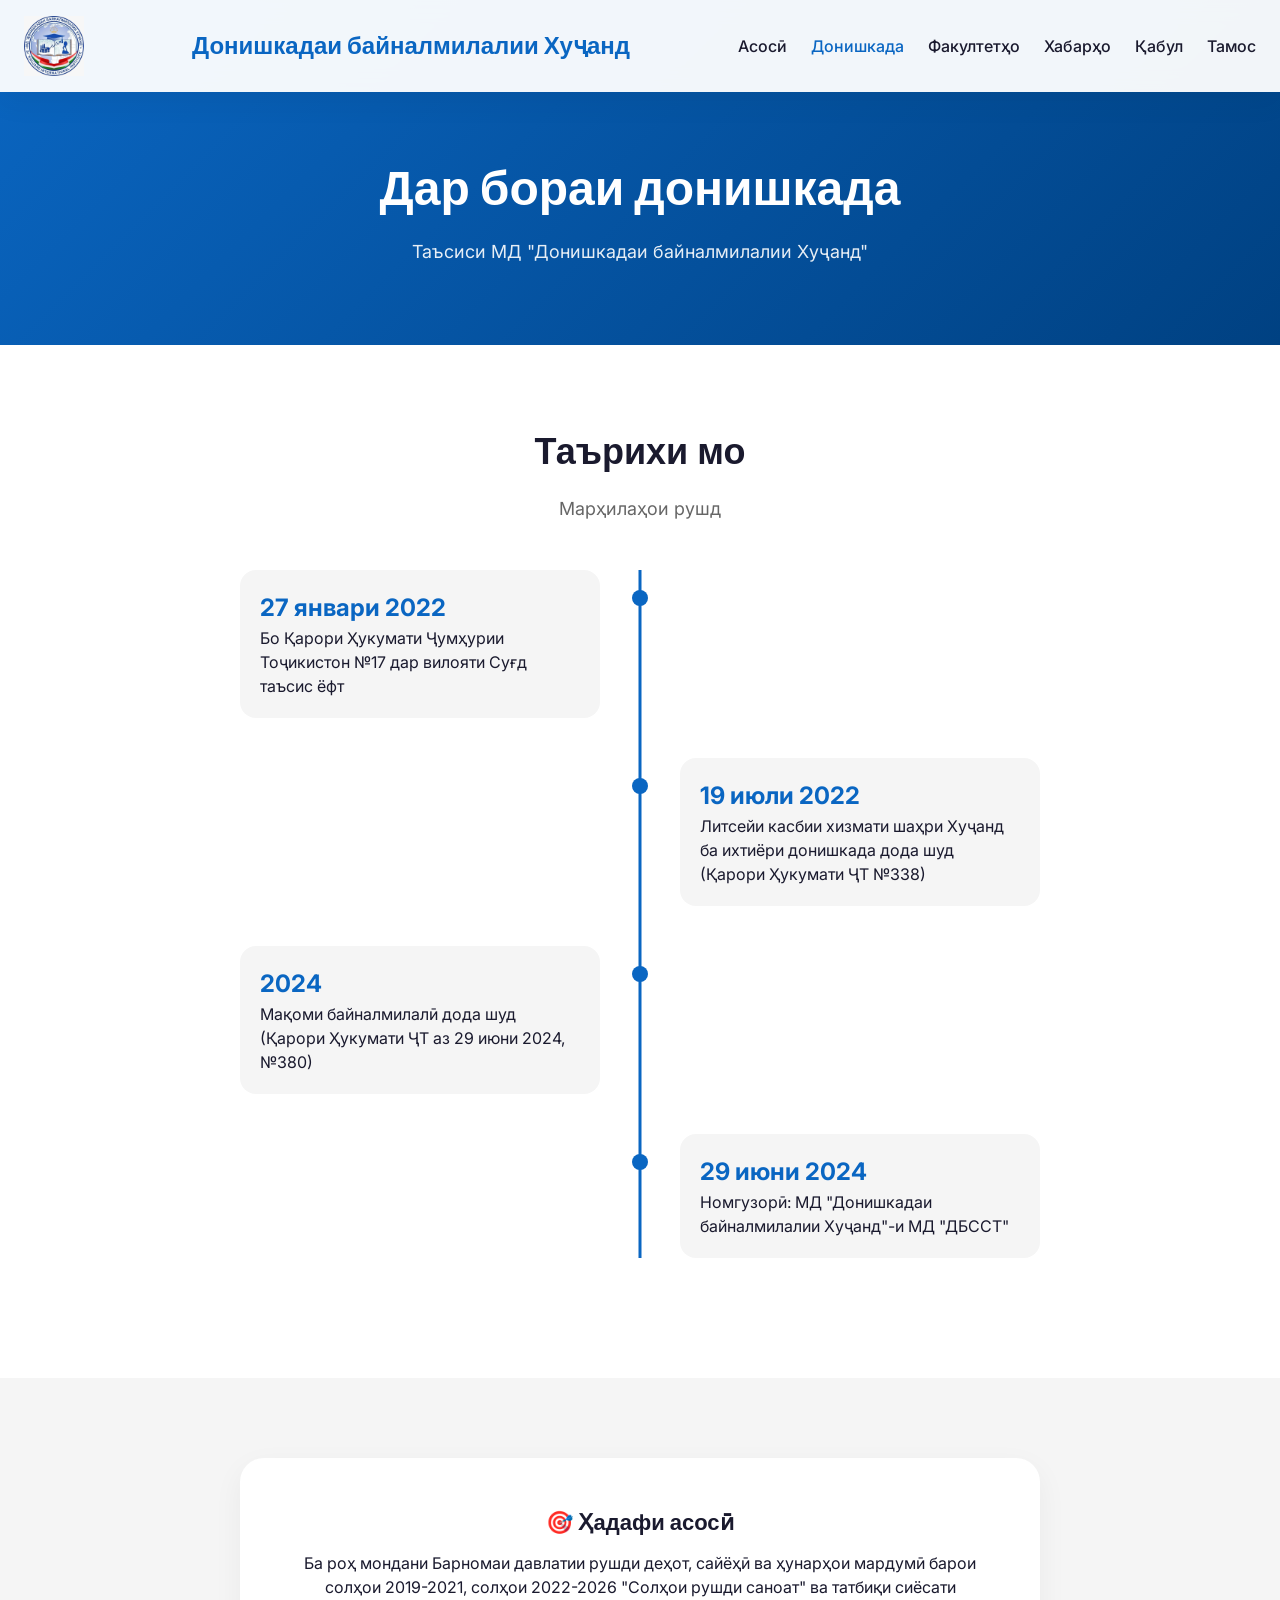
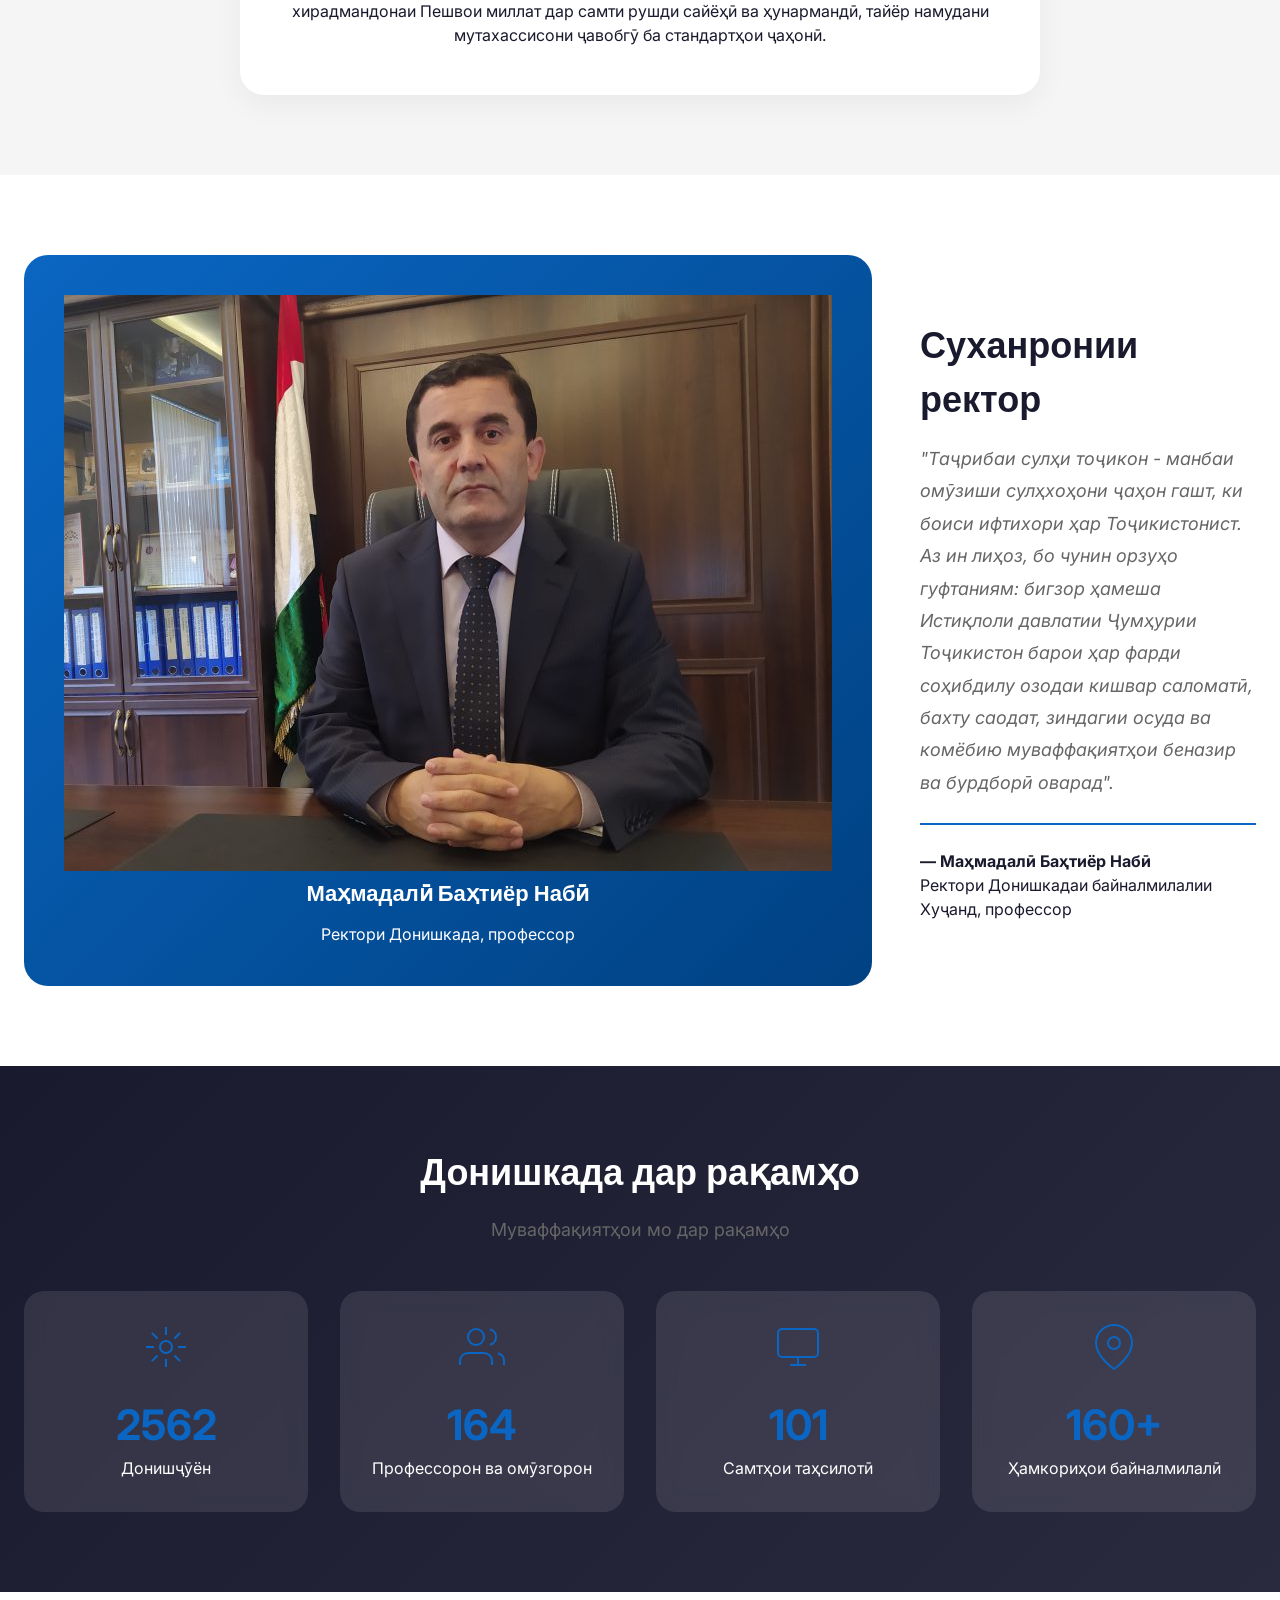
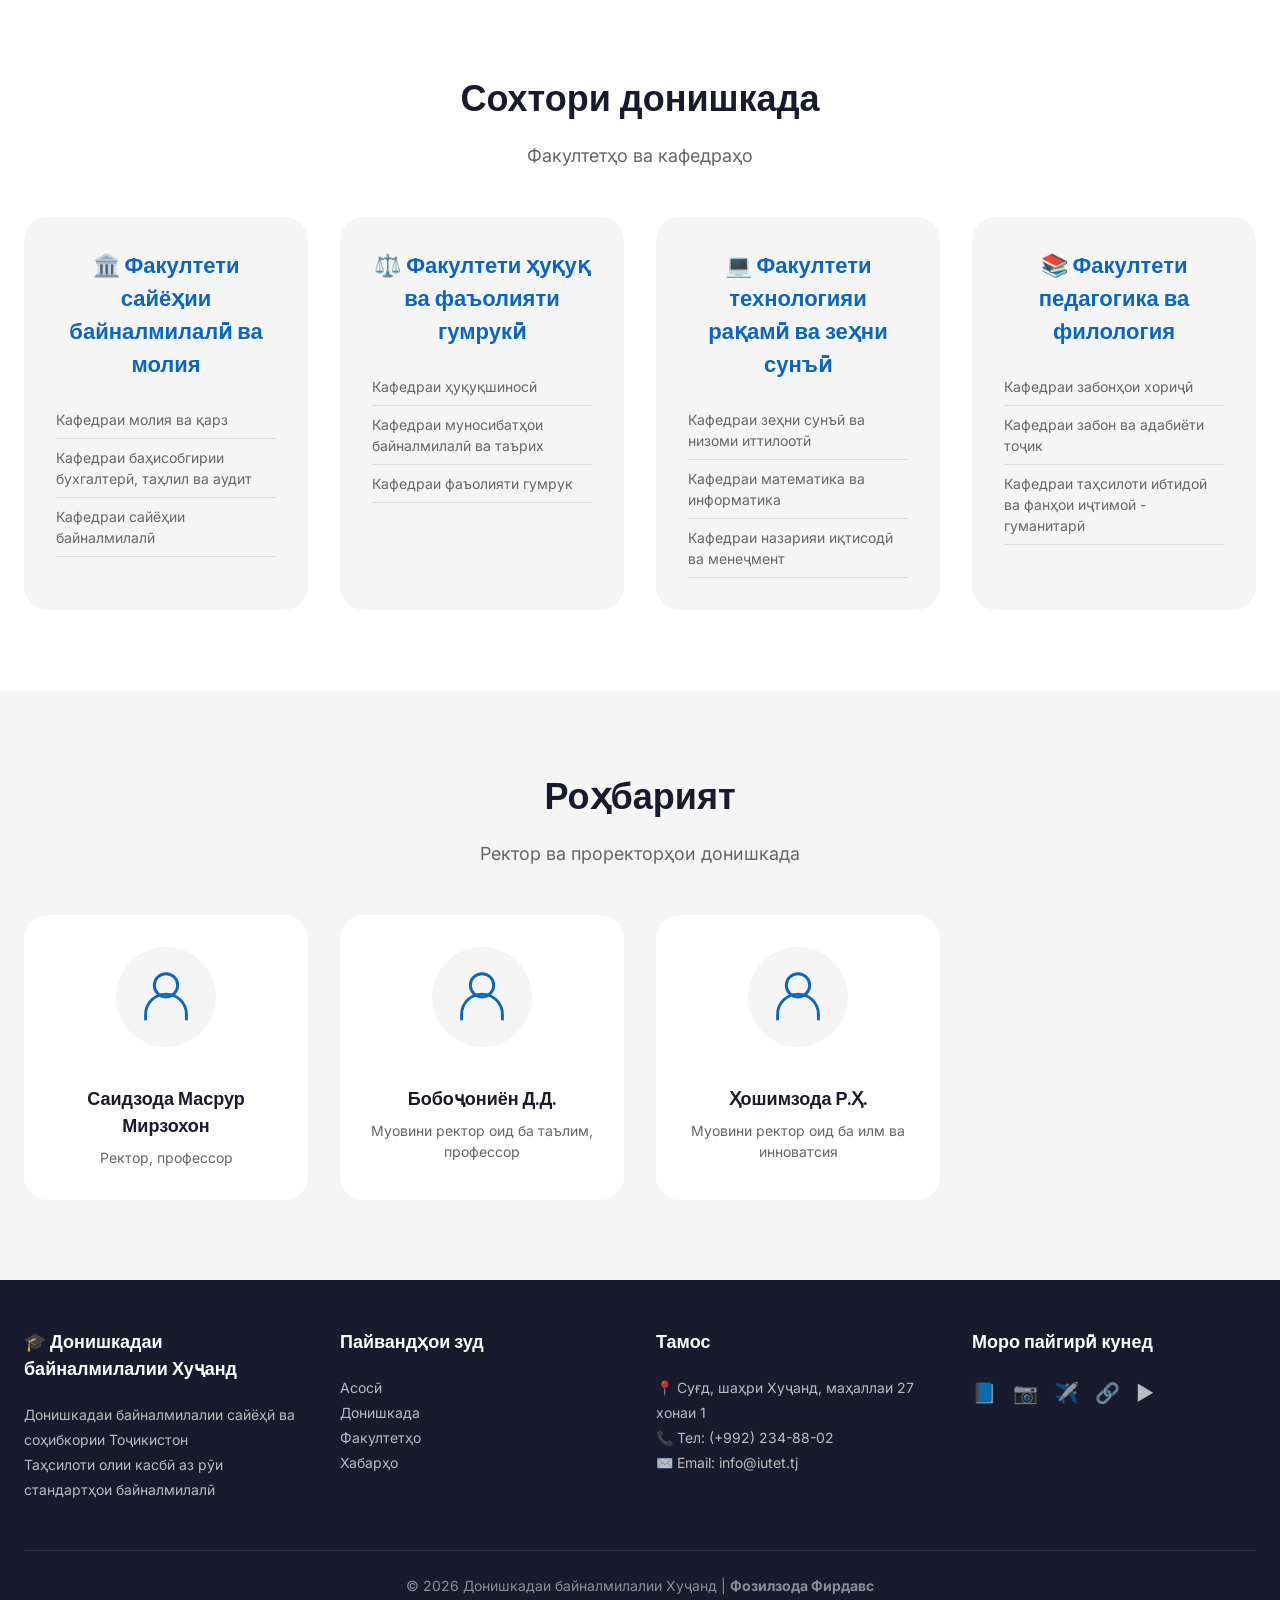
==== commit 357840c2: "Fix rector quote formatting in about.html" ====
--- a/about.html
+++ b/about.html
@@ -118,11 +118,11 @@
                     </div>
                     <div class="rector-text">
                         <h2>Суханронии ректор</h2>
-                        <p class="rector-quote">"Таҷрибаи сулҳи тоҷикон - манбаи омӯзиши сулхҳони ҷаҳон гашт, ки боиси
-                            ифтиҳори ҳар Тоҷикистонист.
-                            Аз ин лиҳоз, бо чунин орзуҳо гуфтаниям: бигзор ҳамеша Истиқлолияти давлатии Ҷумҳурии
+                        <p class="rector-quote">"Таҷрибаи сулҳи тоҷикон - манбаи омӯзиши сулҳхоҳони ҷаҳон гашт, ки боиси
+                            ифтихори ҳар Тоҷикистонист.
+                            Аз ин лиҳоз, бо чунин орзуҳо гуфтаниям: бигзор ҳамеша Истиқлоли давлатии Ҷумҳурии
                             Тоҷикистон барои ҳар фарди соҳибдилу озодаи кишвар саломатӣ, бахту саодат, зиндагии осуда ва
-                            комёбию мувафақиятҳои беназир, бурдбори ва кушоишҳо оваред."</p>
+                            комёбию муваффақиятҳои беназир ва бурдборӣ оварад".</p>
                         <div class="rector-name">
                             <strong>— Маҳмадалӣ Баҳтиёр Набӣ</strong><br>
                             <span>Ректори Донишкадаи байналмилалии Хуҷанд, профессор</span>
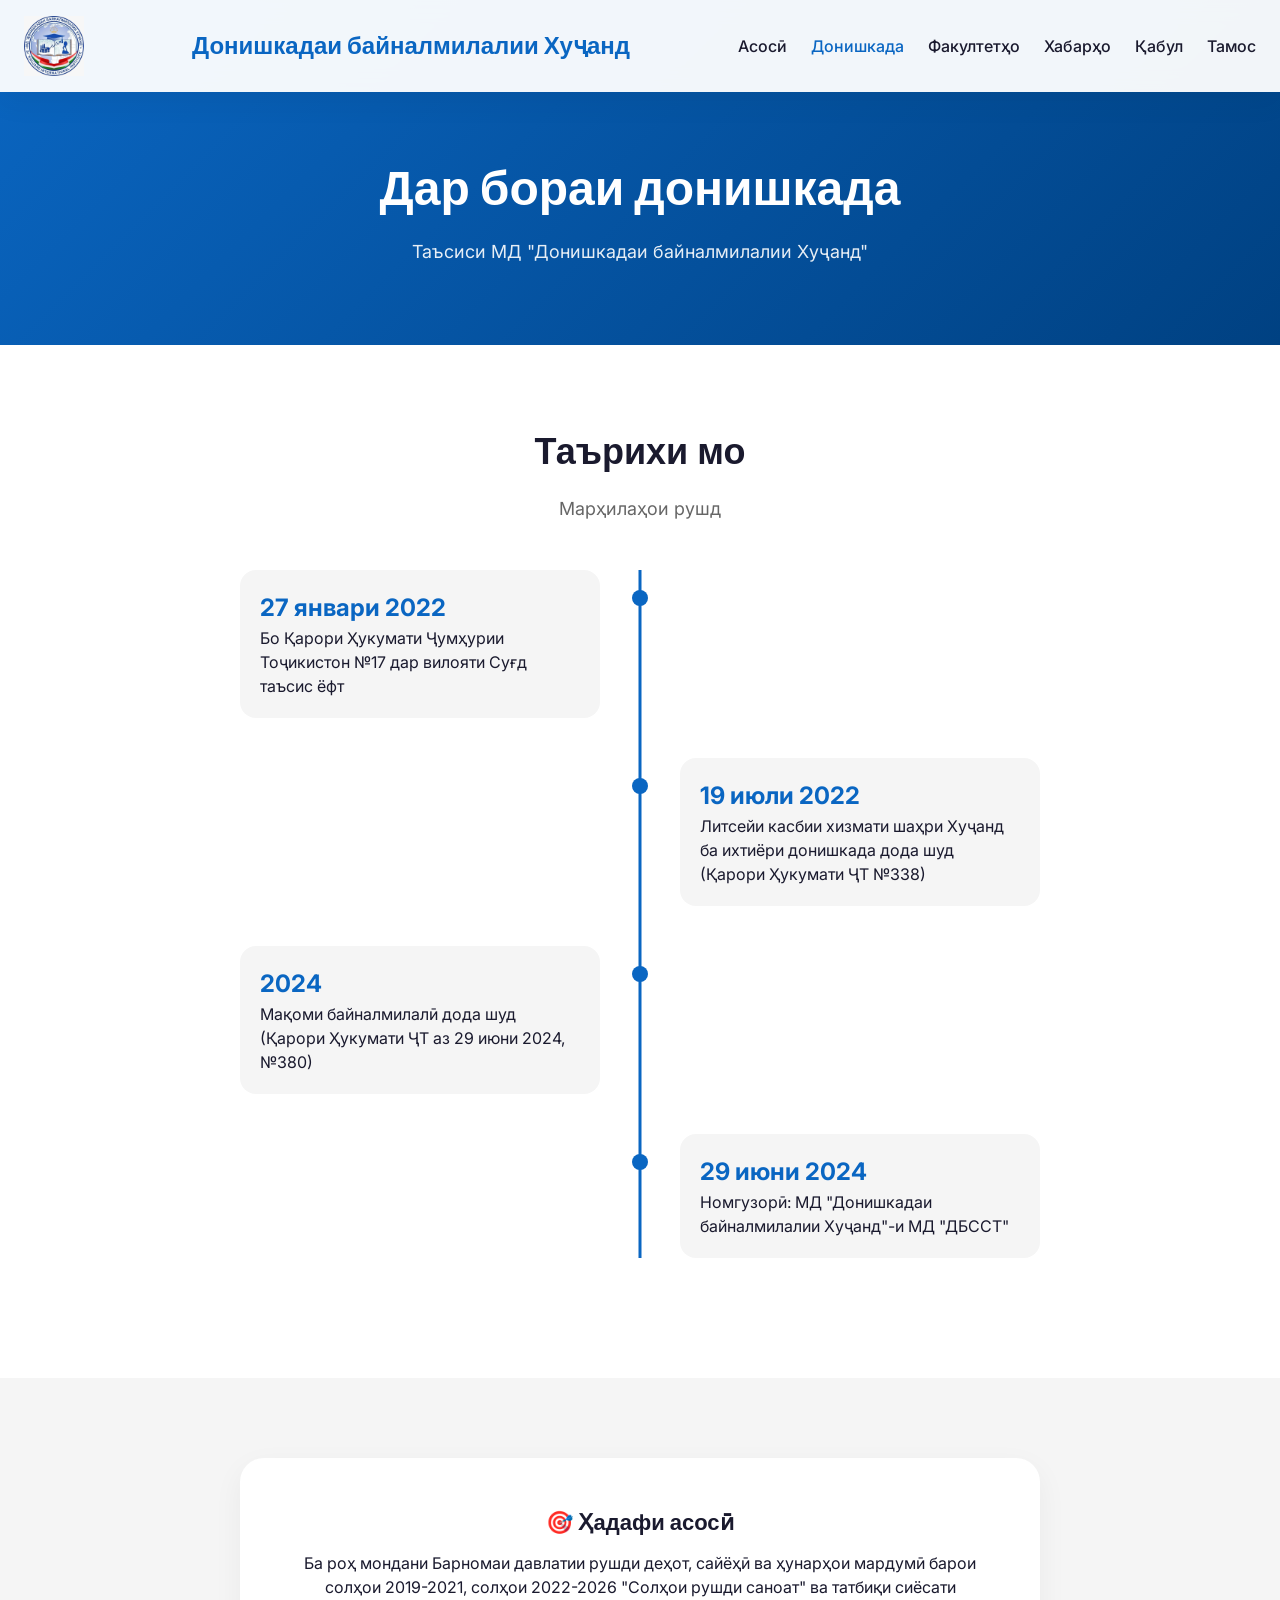
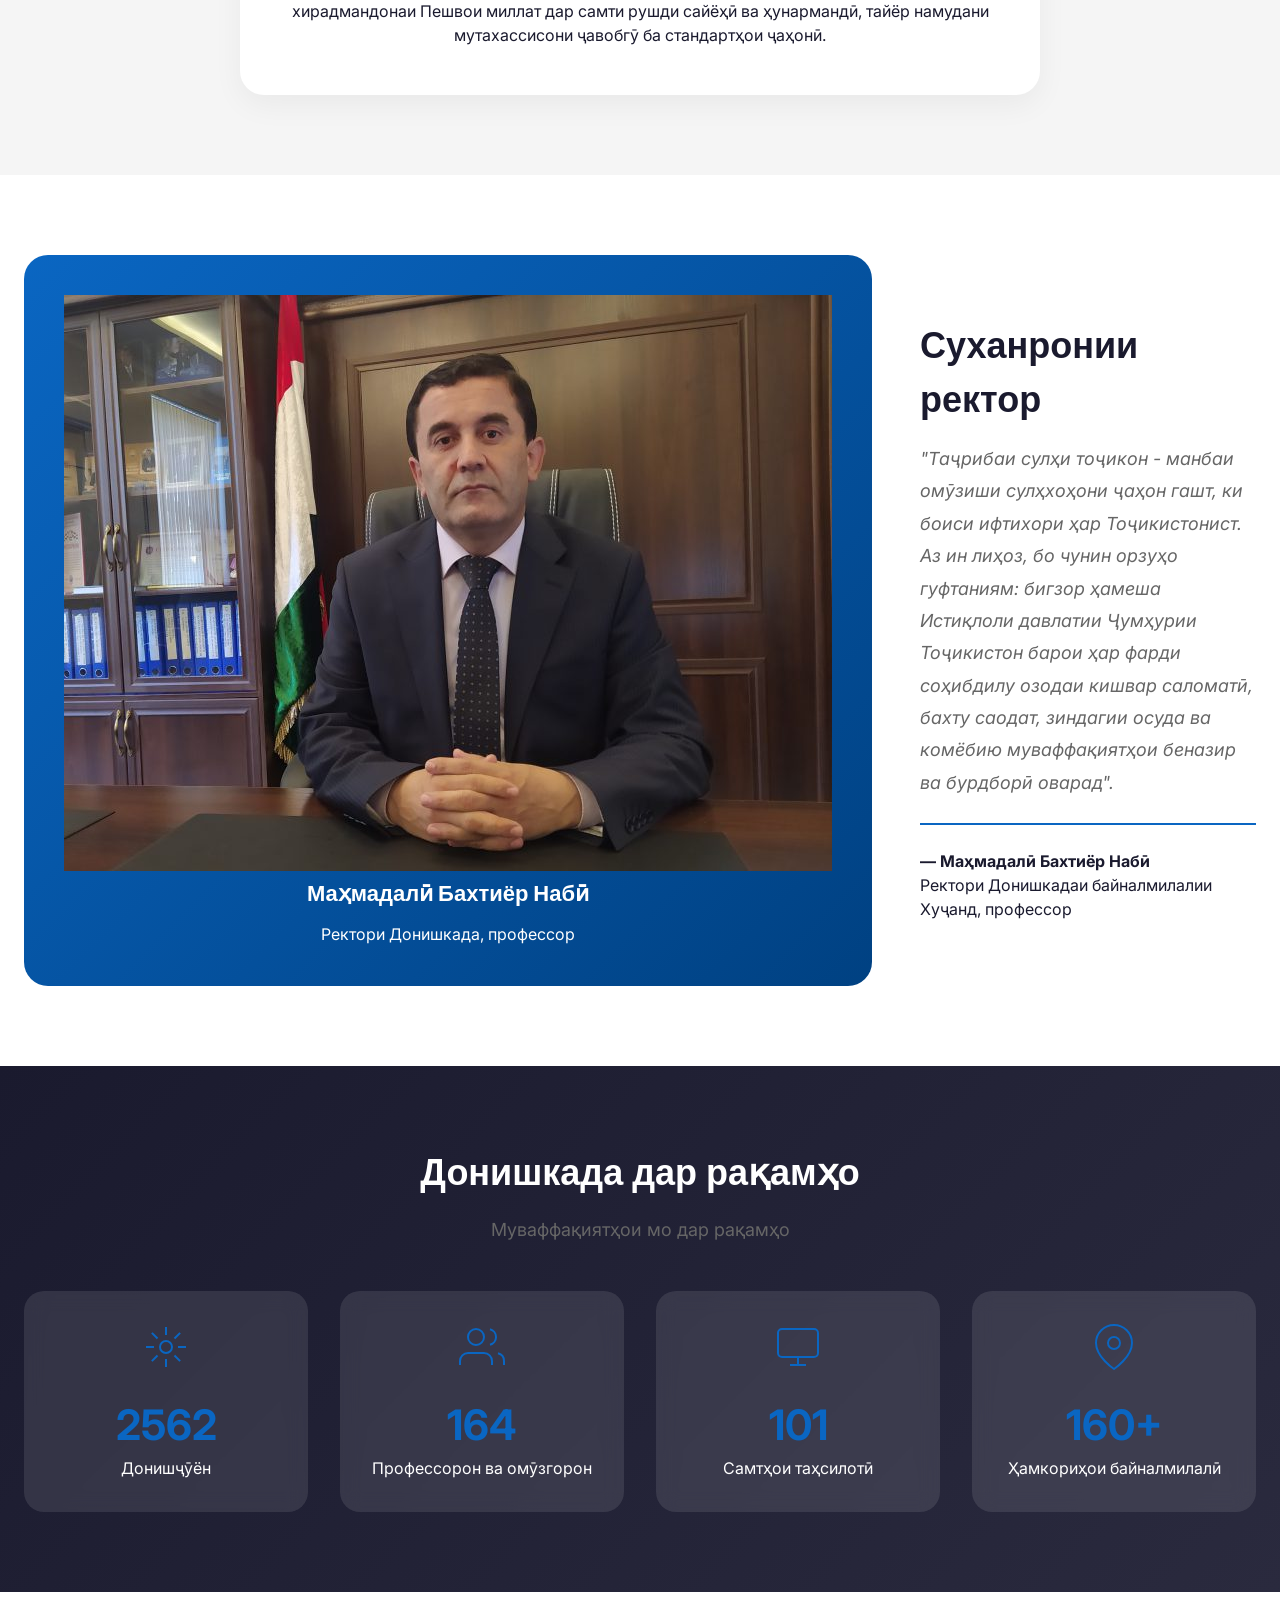
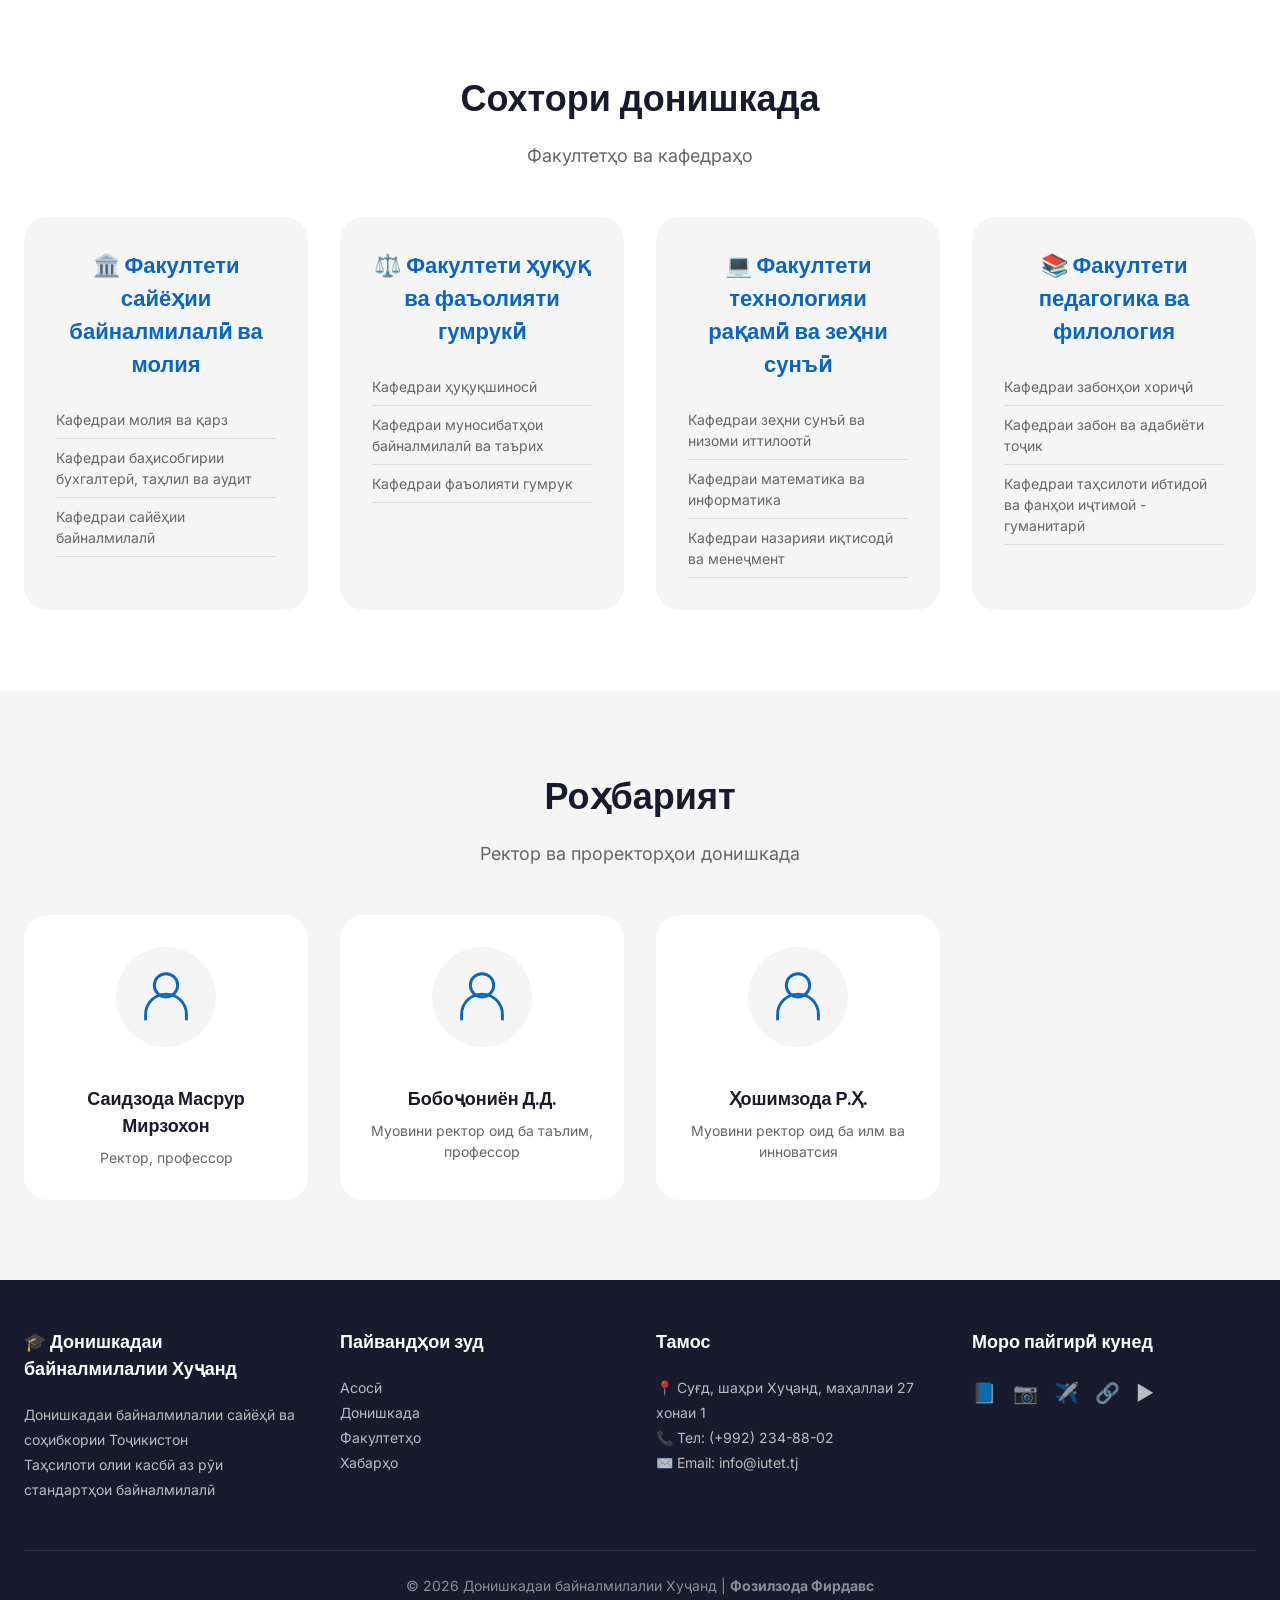
==== commit f79c4656: "Correct spelling of rector's name in about.html" ====
--- a/about.html
+++ b/about.html
@@ -113,7 +113,7 @@
                             <!-- <path d="M5 20v-2a7 7 0 0 1 14 0v2" /> -->
                         <!-- </svg> -->
                         <img src="/images/ректор.jpg" alt="Донишкадаи байналмилалии Хуҷанд">
-                        <h3>Маҳмадалӣ Баҳтиёр Набӣ</h3>
+                        <h3>Маҳмадалӣ Бахтиёр Набӣ</h3>
                         <p>Ректори Донишкада, профессор</p>
                     </div>
                     <div class="rector-text">
@@ -124,7 +124,7 @@
                             Тоҷикистон барои ҳар фарди соҳибдилу озодаи кишвар саломатӣ, бахту саодат, зиндагии осуда ва
                             комёбию муваффақиятҳои беназир ва бурдборӣ оварад".</p>
                         <div class="rector-name">
-                            <strong>— Маҳмадалӣ Баҳтиёр Набӣ</strong><br>
+                            <strong>— Маҳмадалӣ Бахтиёр Набӣ</strong><br>
                             <span>Ректори Донишкадаи байналмилалии Хуҷанд, профессор</span>
                         </div>
                     </div>
